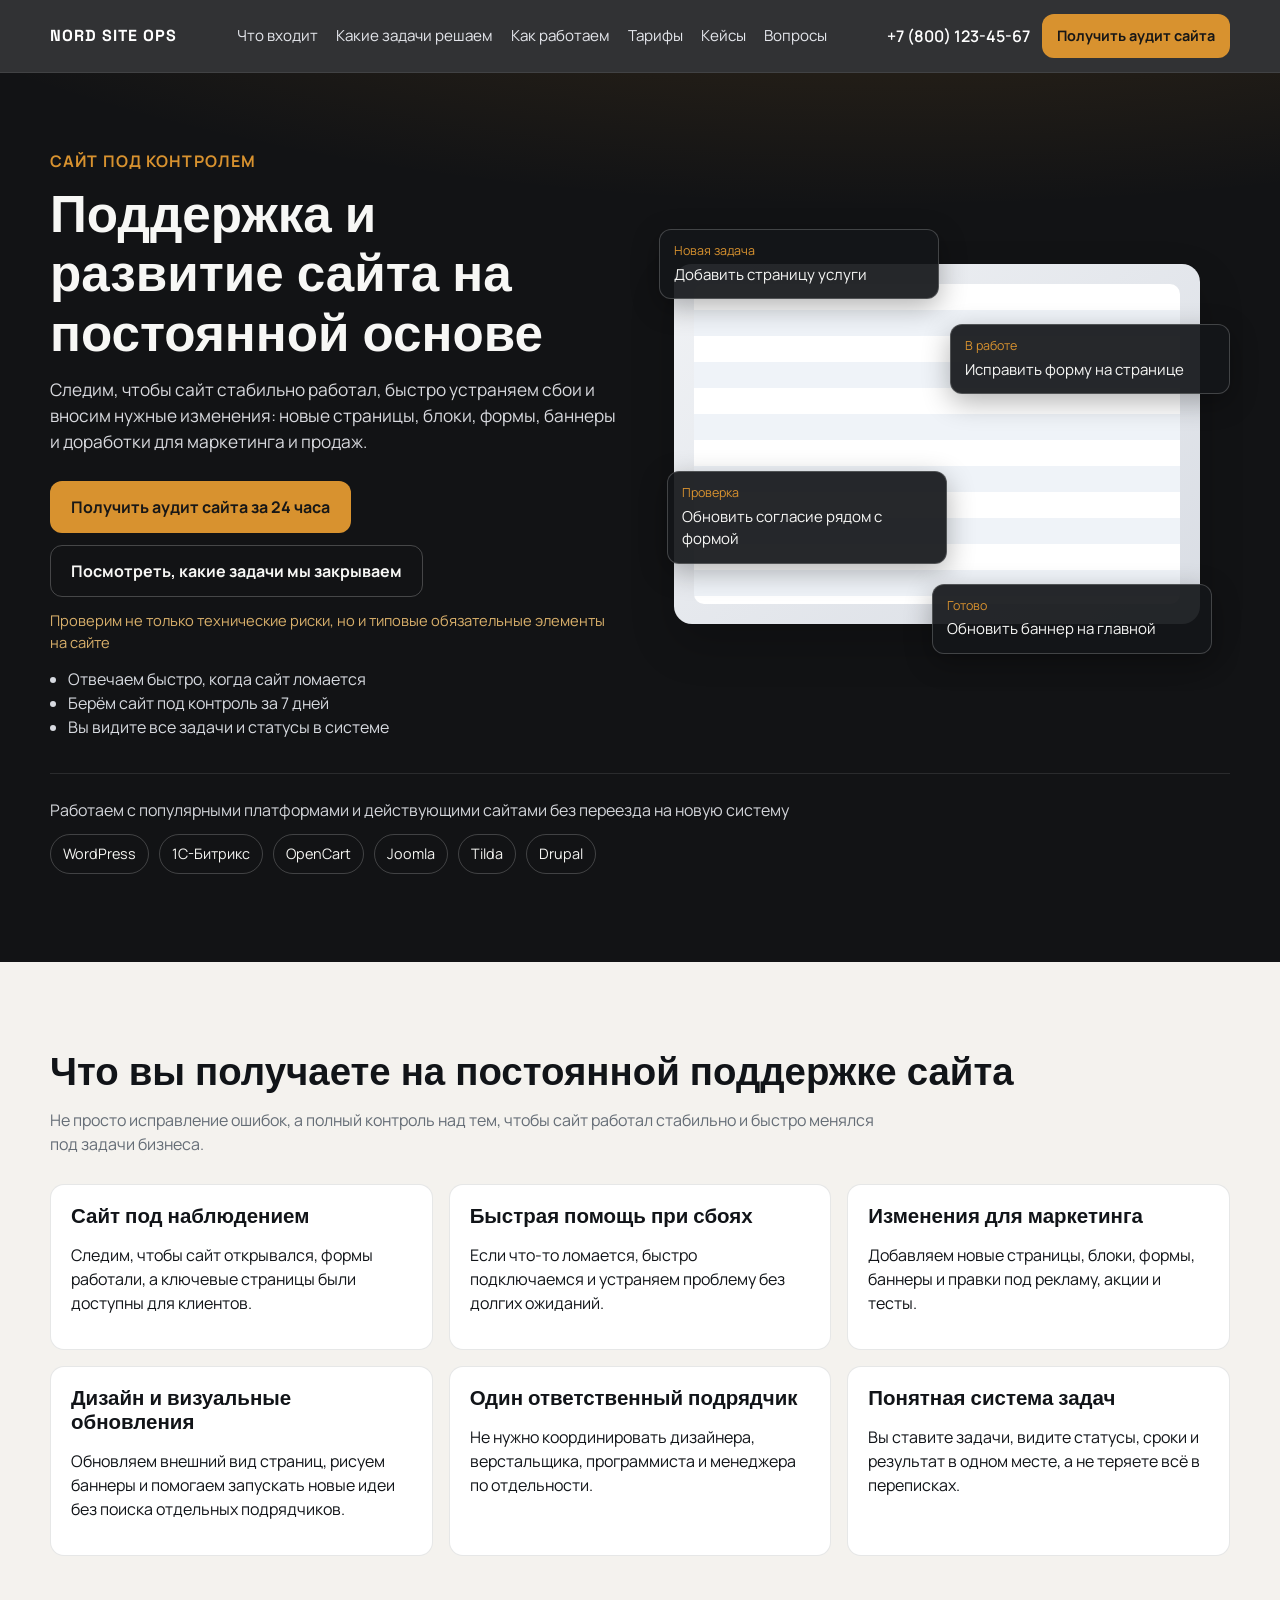
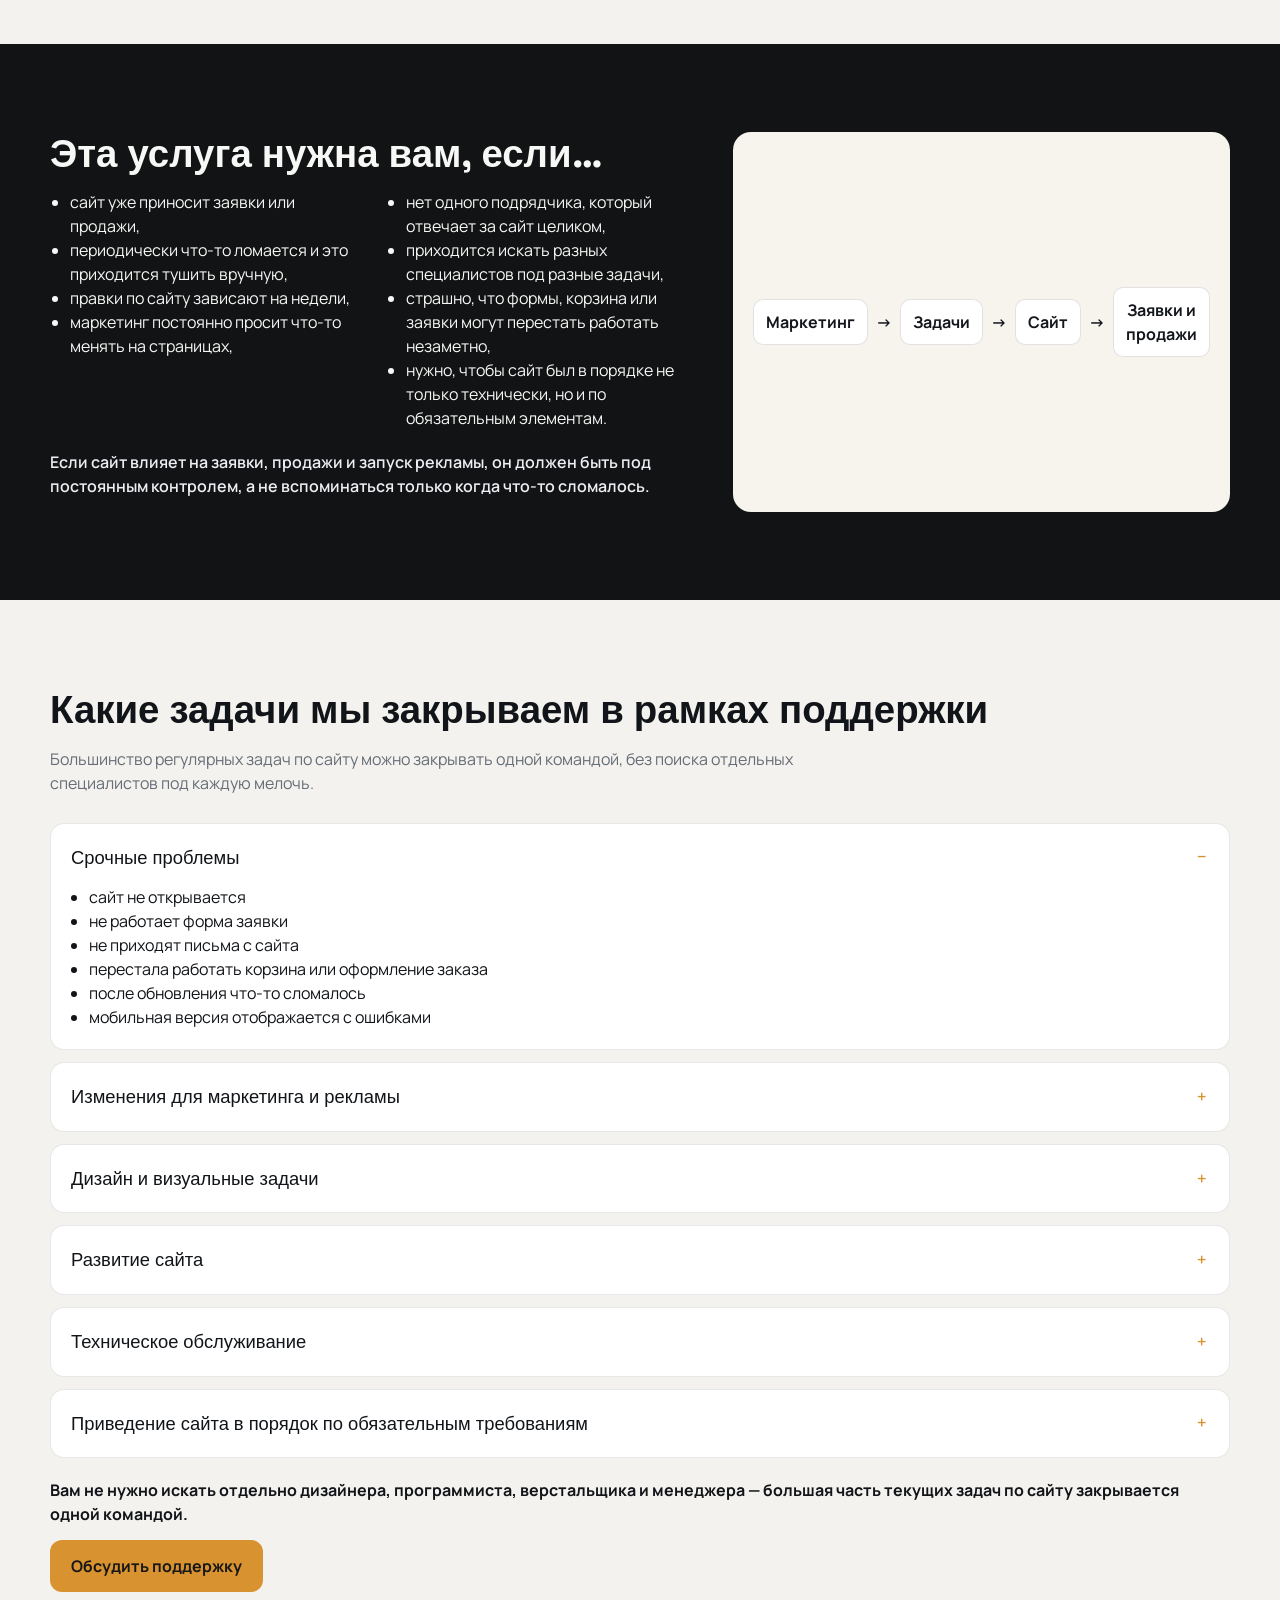
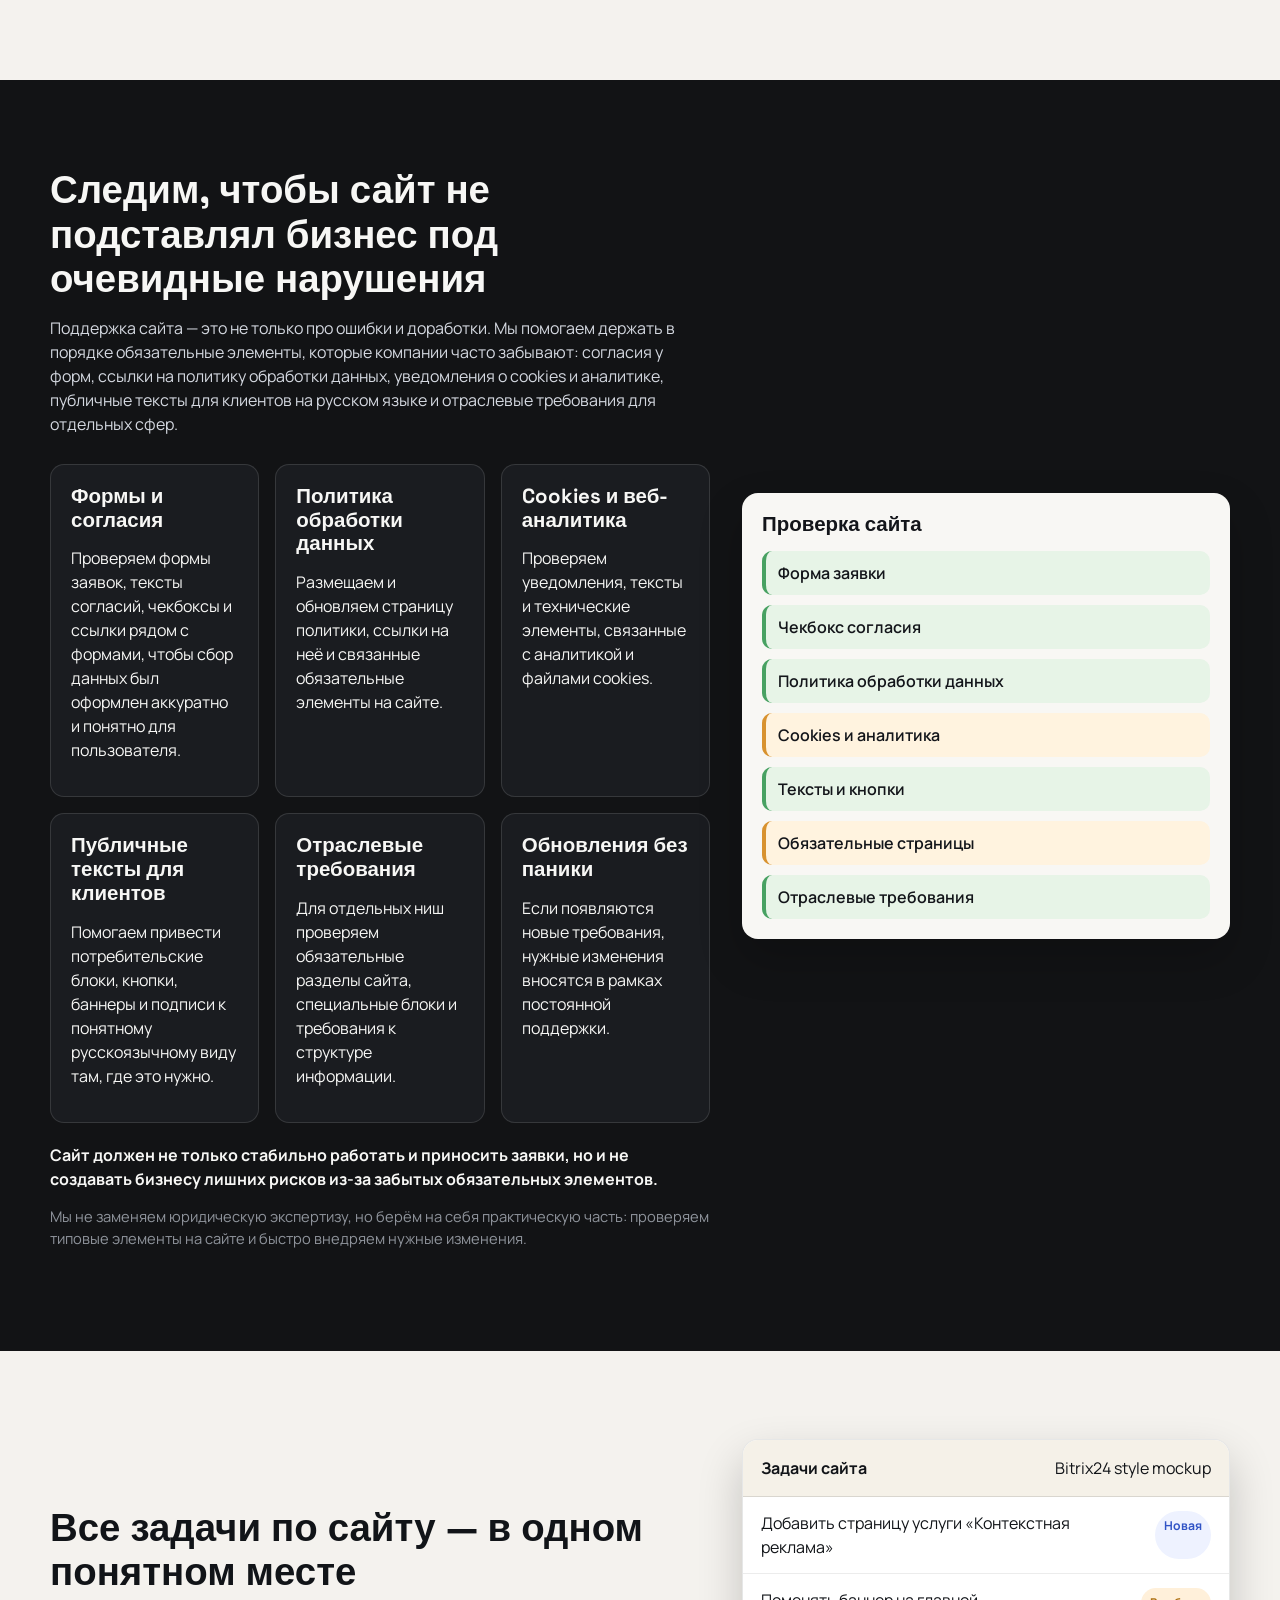
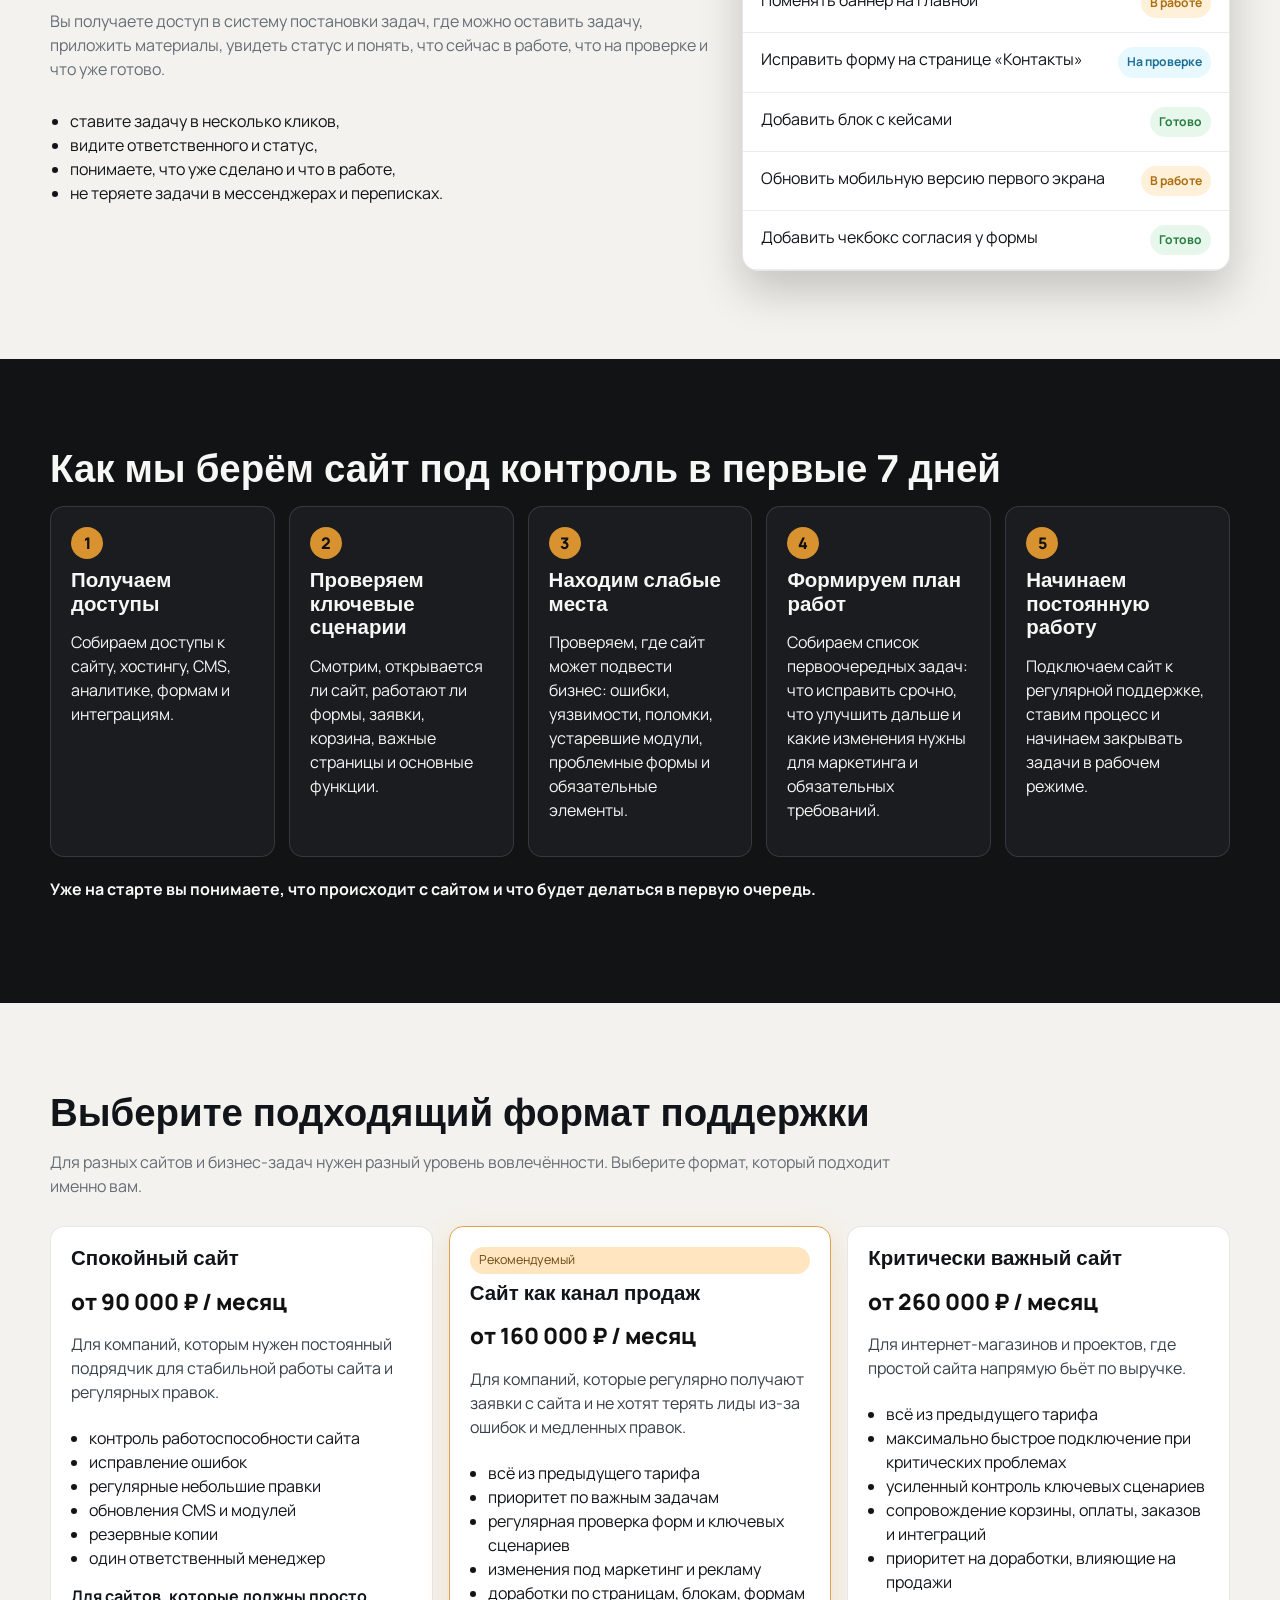
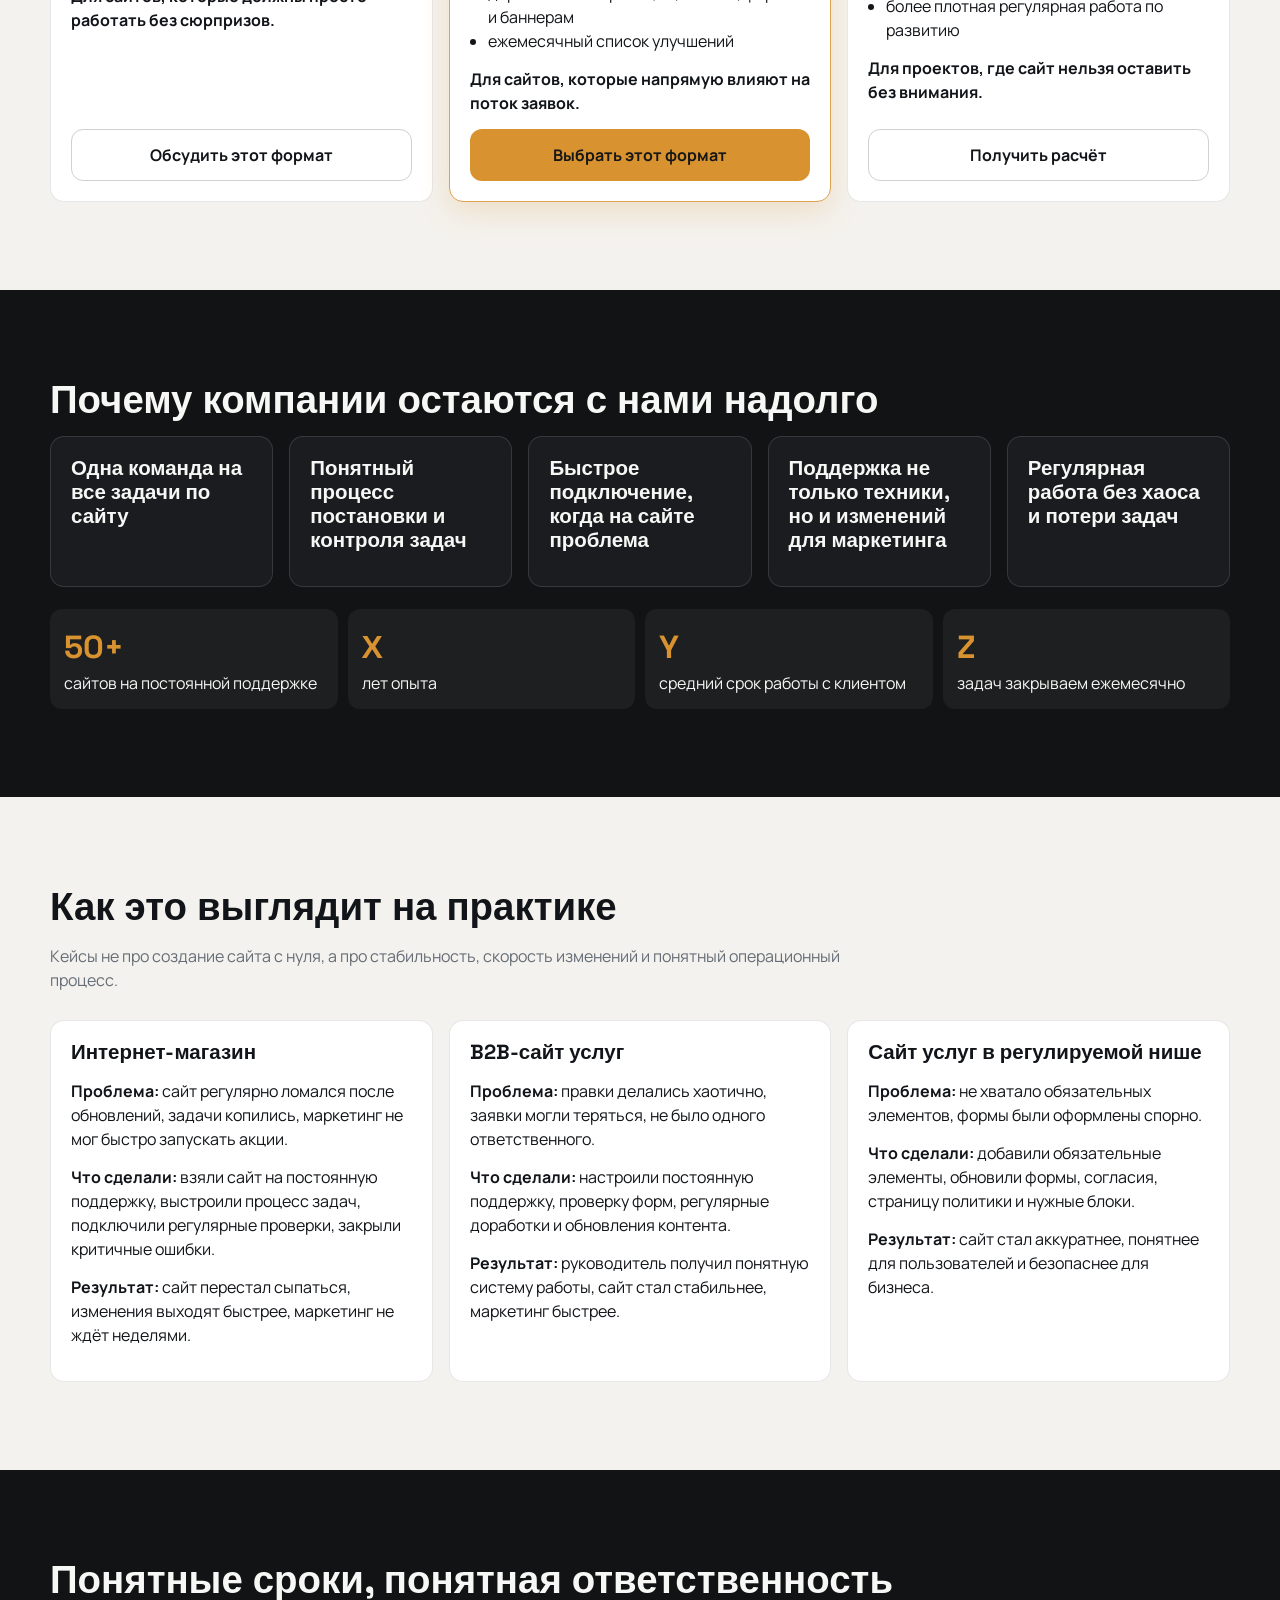
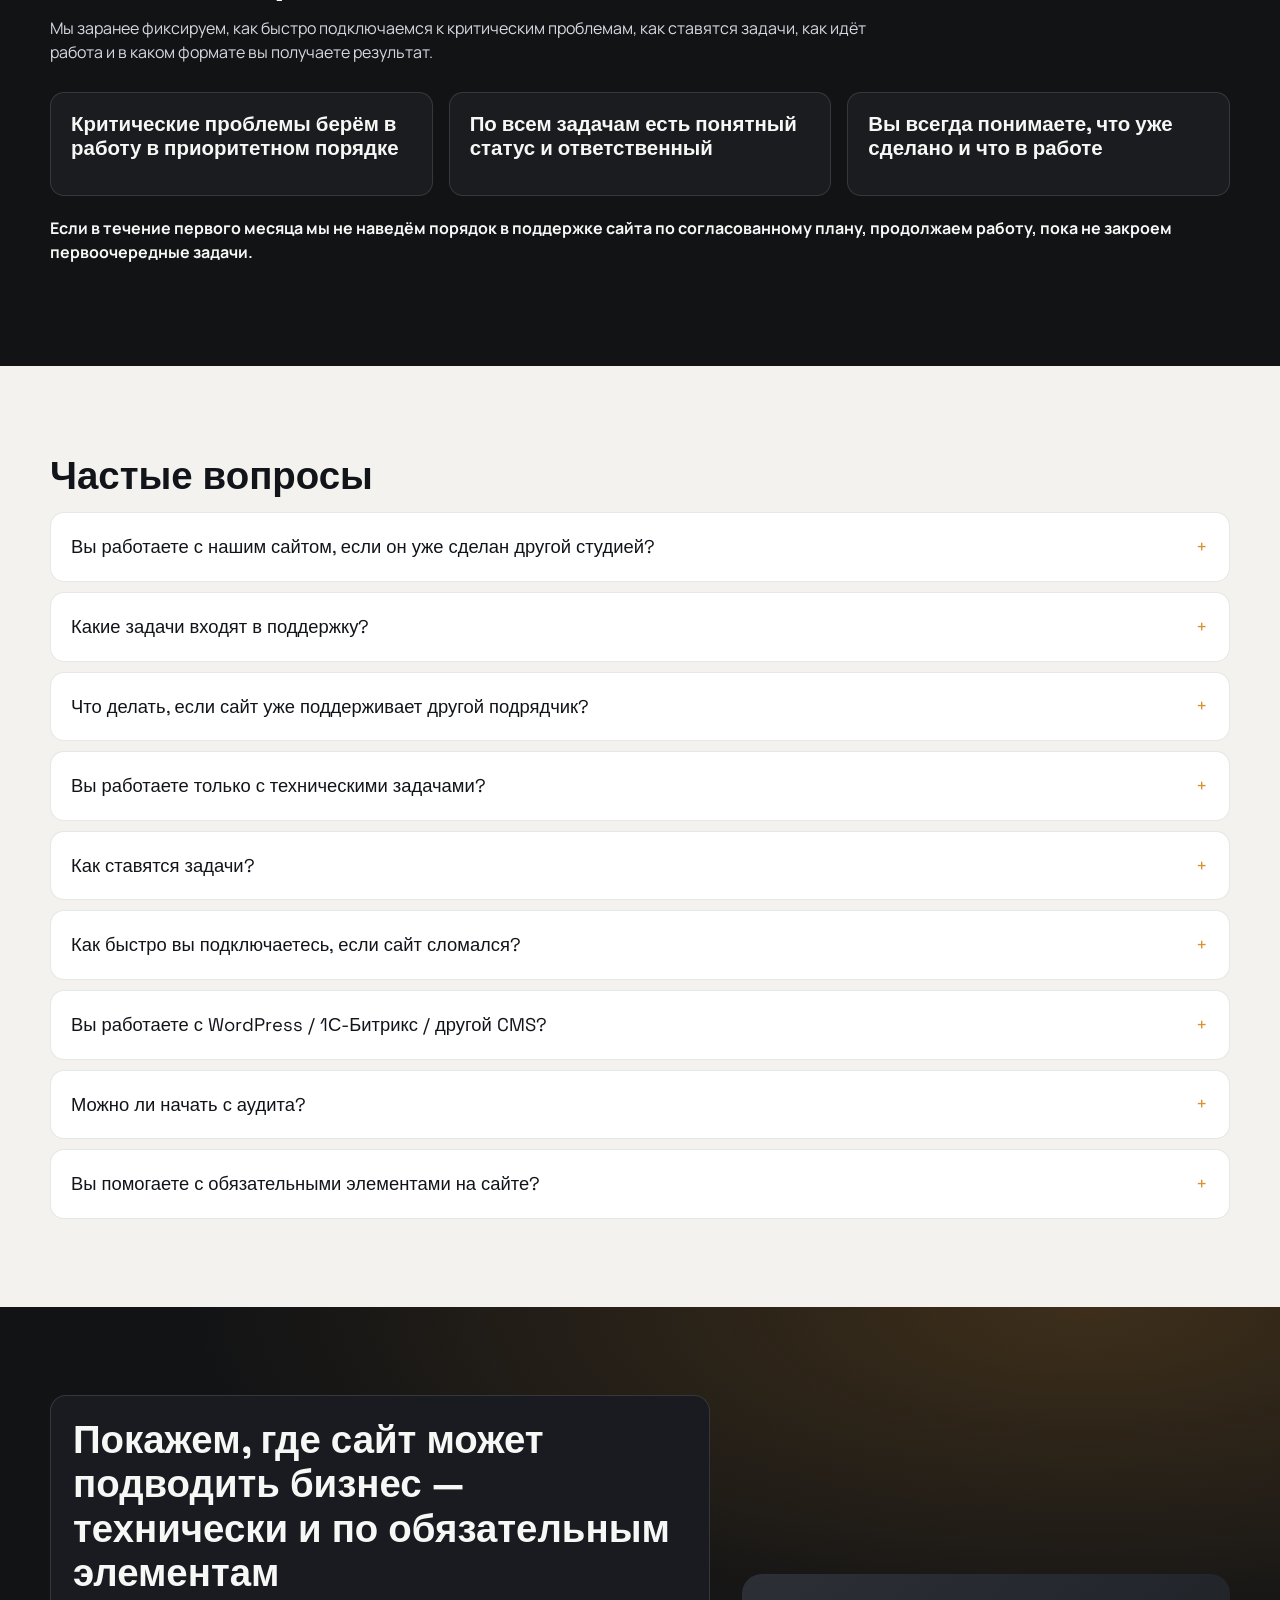
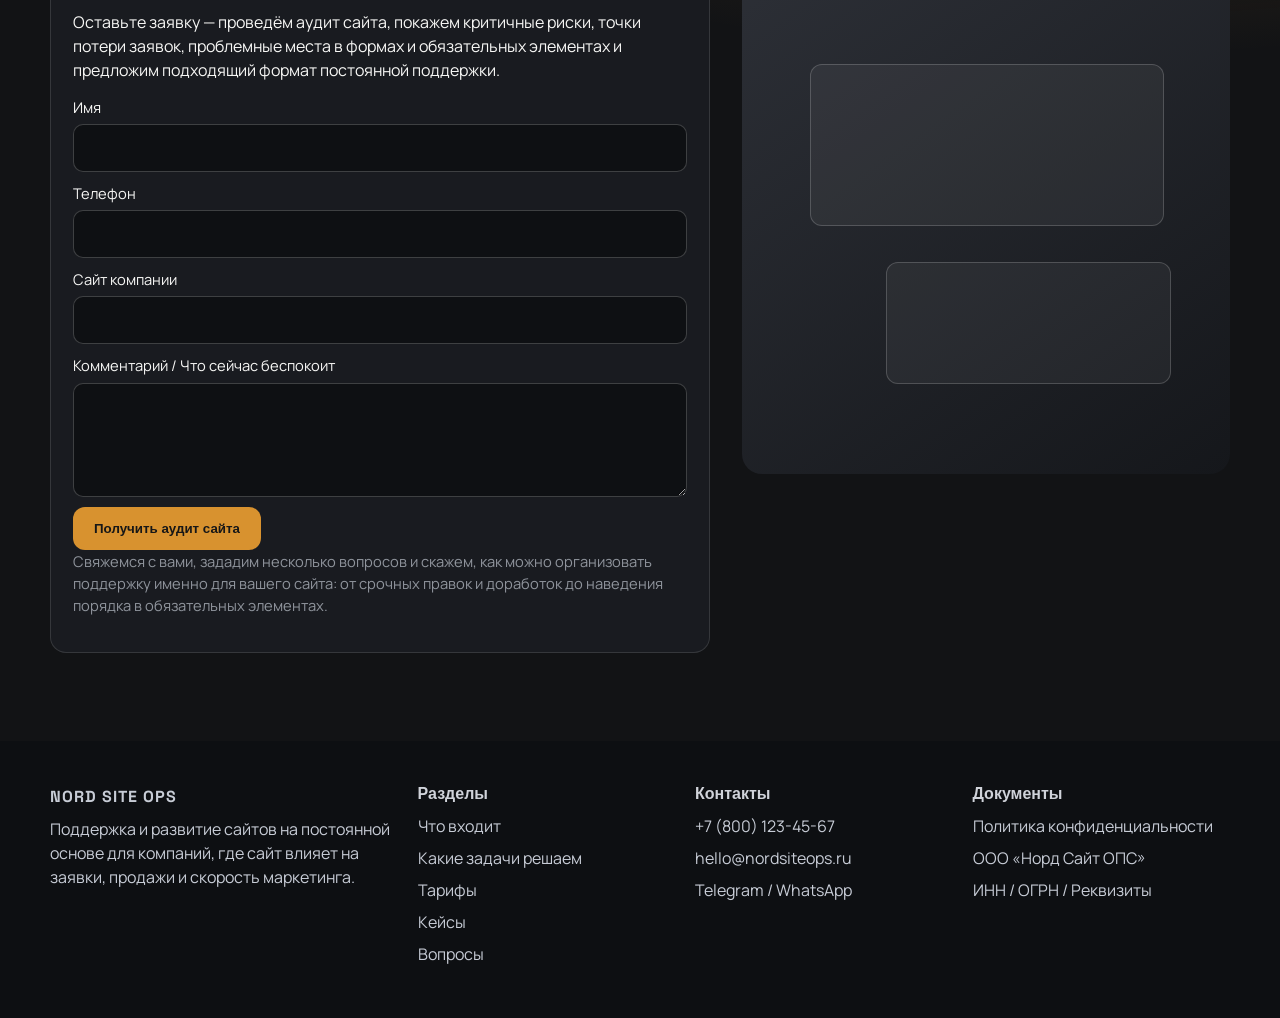
==== index.html @ 5e0d628f "Add B2B landing page prototype" ====
﻿<!doctype html>
<html lang="ru">
<head>
  <meta charset="UTF-8" />
  <meta name="viewport" content="width=device-width, initial-scale=1.0" />
  <title>Поддержка и развитие сайтов на постоянной основе</title>
  <meta name="description" content="Поддержка и развитие сайтов на постоянной основе: стабильная работа, быстрые изменения и прозрачный процесс задач." />
  <link rel="preconnect" href="https://fonts.googleapis.com" />
  <link rel="preconnect" href="https://fonts.gstatic.com" crossorigin />
  <link href="https://fonts.googleapis.com/css2?family=Manrope:wght@400;500;600;700;800&family=Space+Grotesk:wght@500;700&display=swap" rel="stylesheet" />
  <link rel="stylesheet" href="styles.css" />
</head>
<body>
  <header class="header" id="top">
    <div class="container header-inner">
      <a class="logo" href="#top" aria-label="На главную">NORD SITE OPS</a>
      <nav class="nav" id="mainNav" aria-label="Основное меню">
        <a href="#value">Что входит</a>
        <a href="#tasks">Какие задачи решаем</a>
        <a href="#process">Как работаем</a>
        <a href="#plans">Тарифы</a>
        <a href="#cases">Кейсы</a>
        <a href="#faq">Вопросы</a>
      </nav>
      <div class="header-cta">
        <a class="phone" href="tel:+78001234567">+7 (800) 123-45-67</a>
        <a class="btn btn-sm btn-primary" href="#lead-form">Получить аудит сайта</a>
        <button class="burger" id="burger" aria-label="Открыть меню" aria-expanded="false">
          <span></span><span></span><span></span>
        </button>
      </div>
    </div>
  </header>

  <main>
    <section class="hero section-dark" id="hero">
      <div class="container hero-grid">
        <div>
          <p class="eyebrow">Сайт под контролем</p>
          <h1>Поддержка и развитие сайта на постоянной основе</h1>
          <p class="lead">Следим, чтобы сайт стабильно работал, быстро устраняем сбои и вносим нужные изменения: новые страницы, блоки, формы, баннеры и доработки для маркетинга и продаж.</p>
          <div class="hero-actions">
            <a class="btn btn-primary" href="#lead-form">Получить аудит сайта за 24 часа</a>
            <a class="btn btn-ghost" href="#tasks">Посмотреть, какие задачи мы закрываем</a>
          </div>
          <p class="micro-note">Проверим не только технические риски, но и типовые обязательные элементы на сайте</p>
          <ul class="micro-trust">
            <li>Отвечаем быстро, когда сайт ломается</li>
            <li>Берём сайт под контроль за 7 дней</li>
            <li>Вы видите все задачи и статусы в системе</li>
          </ul>
        </div>
        <div class="hero-visual" aria-hidden="true">
          <div class="screen"></div>
          <article class="task-card c1"><span>Новая задача</span>Добавить страницу услуги</article>
          <article class="task-card c2"><span>В работе</span>Исправить форму на странице</article>
          <article class="task-card c3"><span>Проверка</span>Обновить согласие рядом с формой</article>
          <article class="task-card c4"><span>Готово</span>Обновить баннер на главной</article>
        </div>
      </div>
      <div class="trust-platforms container">
        <p>Работаем с популярными платформами и действующими сайтами без переезда на новую систему</p>
        <div class="platform-list">
          <span>WordPress</span><span>1С-Битрикс</span><span>OpenCart</span><span>Joomla</span><span>Tilda</span><span>Drupal</span>
        </div>
      </div>
    </section>

    <section class="section-light" id="value">
      <div class="container">
        <h2>Что вы получаете на постоянной поддержке сайта</h2>
        <p class="section-subtitle">Не просто исправление ошибок, а полный контроль над тем, чтобы сайт работал стабильно и быстро менялся под задачи бизнеса.</p>
        <div class="cards-grid six">
          <article class="card"><h3>Сайт под наблюдением</h3><p>Следим, чтобы сайт открывался, формы работали, а ключевые страницы были доступны для клиентов.</p></article>
          <article class="card"><h3>Быстрая помощь при сбоях</h3><p>Если что-то ломается, быстро подключаемся и устраняем проблему без долгих ожиданий.</p></article>
          <article class="card"><h3>Изменения для маркетинга</h3><p>Добавляем новые страницы, блоки, формы, баннеры и правки под рекламу, акции и тесты.</p></article>
          <article class="card"><h3>Дизайн и визуальные обновления</h3><p>Обновляем внешний вид страниц, рисуем баннеры и помогаем запускать новые идеи без поиска отдельных подрядчиков.</p></article>
          <article class="card"><h3>Один ответственный подрядчик</h3><p>Не нужно координировать дизайнера, верстальщика, программиста и менеджера по отдельности.</p></article>
          <article class="card"><h3>Понятная система задач</h3><p>Вы ставите задачи, видите статусы, сроки и результат в одном месте, а не теряете всё в переписках.</p></article>
        </div>
      </div>
    </section>

    <section class="section-dark" id="fit">
      <div class="container split">
        <div>
          <h2>Эта услуга нужна вам, если…</h2>
          <div class="two-col-list">
            <ul>
              <li>сайт уже приносит заявки или продажи,</li>
              <li>периодически что-то ломается и это приходится тушить вручную,</li>
              <li>правки по сайту зависают на недели,</li>
              <li>маркетинг постоянно просит что-то менять на страницах,</li>
            </ul>
            <ul>
              <li>нет одного подрядчика, который отвечает за сайт целиком,</li>
              <li>приходится искать разных специалистов под разные задачи,</li>
              <li>страшно, что формы, корзина или заявки могут перестать работать незаметно,</li>
              <li>нужно, чтобы сайт был в порядке не только технически, но и по обязательным элементам.</li>
            </ul>
          </div>
          <p class="section-note">Если сайт влияет на заявки, продажи и запуск рекламы, он должен быть под постоянным контролем, а не вспоминаться только когда что-то сломалось.</p>
        </div>
        <div class="diagram">
          <div>Маркетинг</div><span>→</span><div>Задачи</div><span>→</span><div>Сайт</div><span>→</span><div>Заявки и продажи</div>
        </div>
      </div>
    </section>

    <section class="section-light" id="tasks">
      <div class="container">
        <h2>Какие задачи мы закрываем в рамках поддержки</h2>
        <p class="section-subtitle">Большинство регулярных задач по сайту можно закрывать одной командой, без поиска отдельных специалистов под каждую мелочь.</p>
        <div class="accordion-groups">
          <details open><summary>Срочные проблемы</summary><ul><li>сайт не открывается</li><li>не работает форма заявки</li><li>не приходят письма с сайта</li><li>перестала работать корзина или оформление заказа</li><li>после обновления что-то сломалось</li><li>мобильная версия отображается с ошибками</li></ul></details>
          <details><summary>Изменения для маркетинга и рекламы</summary><ul><li>добавить новую страницу услуги</li><li>собрать лендинг под рекламную кампанию</li><li>изменить первый экран под новый оффер</li><li>добавить новую форму на страницу</li><li>обновить тексты, кнопки и блоки</li><li>запустить страницу под акцию или спецпредложение</li></ul></details>
          <details><summary>Дизайн и визуальные задачи</summary><ul><li>нарисовать баннер на главную</li><li>обновить визуал блока</li><li>оформить новый раздел сайта</li><li>подготовить изображения для новой страницы</li><li>улучшить внешний вид мобильной версии</li></ul></details>
          <details><summary>Развитие сайта</summary><ul><li>добавить новый раздел</li><li>создать страницу новой услуги</li><li>обновить карточки товаров или услуг</li><li>изменить структуру меню</li><li>доработать фильтры, блоки и внутренние страницы</li><li>внедрить новые элементы интерфейса</li></ul></details>
          <details><summary>Техническое обслуживание</summary><ul><li>обновления CMS и модулей</li><li>резервные копии</li><li>контроль доступности сайта</li><li>проверка форм и ключевых сценариев</li><li>исправление ошибок</li><li>базовый контроль безопасности</li></ul></details>
          <details><summary>Приведение сайта в порядок по обязательным требованиям</summary><ul><li>добавить чекбокс согласия у формы заявки</li><li>поставить ссылку на политику обработки данных</li><li>обновить тексты рядом с формами</li><li>добавить или обновить страницу политики</li><li>настроить уведомление о cookies и аналитике</li><li>убрать спорные англоязычные слова из публичных потребительских блоков</li><li>проверить обязательные страницы и реквизиты</li><li>адаптировать сайт под отраслевые требования</li></ul></details>
        </div>
        <p class="strong-line">Вам не нужно искать отдельно дизайнера, программиста, верстальщика и менеджера — большая часть текущих задач по сайту закрывается одной командой.</p>
        <div class="cta-mid">
          <a class="btn btn-primary" href="#lead-form">Обсудить поддержку</a>
        </div>
      </div>
    </section>

    <section class="section-dark" id="compliance">
      <div class="container split align-center">
        <div>
          <h2>Следим, чтобы сайт не подставлял бизнес под очевидные нарушения</h2>
          <p class="section-subtitle">Поддержка сайта — это не только про ошибки и доработки. Мы помогаем держать в порядке обязательные элементы, которые компании часто забывают: согласия у форм, ссылки на политику обработки данных, уведомления о cookies и аналитике, публичные тексты для клиентов на русском языке и отраслевые требования для отдельных сфер.</p>
          <div class="cards-grid three">
            <article class="card"><h3>Формы и согласия</h3><p>Проверяем формы заявок, тексты согласий, чекбоксы и ссылки рядом с формами, чтобы сбор данных был оформлен аккуратно и понятно для пользователя.</p></article>
            <article class="card"><h3>Политика обработки данных</h3><p>Размещаем и обновляем страницу политики, ссылки на неё и связанные обязательные элементы на сайте.</p></article>
            <article class="card"><h3>Cookies и веб-аналитика</h3><p>Проверяем уведомления, тексты и технические элементы, связанные с аналитикой и файлами cookies.</p></article>
            <article class="card"><h3>Публичные тексты для клиентов</h3><p>Помогаем привести потребительские блоки, кнопки, баннеры и подписи к понятному русскоязычному виду там, где это нужно.</p></article>
            <article class="card"><h3>Отраслевые требования</h3><p>Для отдельных ниш проверяем обязательные разделы сайта, специальные блоки и требования к структуре информации.</p></article>
            <article class="card"><h3>Обновления без паники</h3><p>Если появляются новые требования, нужные изменения вносятся в рамках постоянной поддержки.</p></article>
          </div>
          <p class="strong-line">Сайт должен не только стабильно работать и приносить заявки, но и не создавать бизнесу лишних рисков из-за забытых обязательных элементов.</p>
          <p class="small-muted">Мы не заменяем юридическую экспертизу, но берём на себя практическую часть: проверяем типовые элементы на сайте и быстро внедряем нужные изменения.</p>
        </div>
        <aside class="checklist">
          <h3>Проверка сайта</h3>
          <ul>
            <li class="ok">Форма заявки</li>
            <li class="ok">Чекбокс согласия</li>
            <li class="ok">Политика обработки данных</li>
            <li class="warn">Cookies и аналитика</li>
            <li class="ok">Тексты и кнопки</li>
            <li class="warn">Обязательные страницы</li>
            <li class="ok">Отраслевые требования</li>
          </ul>
        </aside>
      </div>
    </section>

    <section class="section-light" id="process">
      <div class="container split align-center">
        <div>
          <h2>Все задачи по сайту — в одном понятном месте</h2>
          <p class="section-subtitle">Вы получаете доступ в систему постановки задач, где можно оставить задачу, приложить материалы, увидеть статус и понять, что сейчас в работе, что на проверке и что уже готово.</p>
          <ul class="point-list">
            <li>ставите задачу в несколько кликов,</li>
            <li>видите ответственного и статус,</li>
            <li>понимаете, что уже сделано и что в работе,</li>
            <li>не теряете задачи в мессенджерах и переписках.</li>
          </ul>
        </div>
        <div class="task-board" aria-label="Интерфейс задач">
          <div class="tb-head"><strong>Задачи сайта</strong><span>Bitrix24 style mockup</span></div>
          <div class="tb-row"><span>Добавить страницу услуги «Контекстная реклама»</span><b class="st new">Новая</b></div>
          <div class="tb-row"><span>Поменять баннер на главной</span><b class="st work">В работе</b></div>
          <div class="tb-row"><span>Исправить форму на странице «Контакты»</span><b class="st check">На проверке</b></div>
          <div class="tb-row"><span>Добавить блок с кейсами</span><b class="st done">Готово</b></div>
          <div class="tb-row"><span>Обновить мобильную версию первого экрана</span><b class="st work">В работе</b></div>
          <div class="tb-row"><span>Добавить чекбокс согласия у формы</span><b class="st done">Готово</b></div>
        </div>
      </div>
    </section>

    <section class="section-dark" id="onboarding">
      <div class="container">
        <h2>Как мы берём сайт под контроль в первые 7 дней</h2>
        <div class="steps">
          <article class="step"><span>1</span><h3>Получаем доступы</h3><p>Собираем доступы к сайту, хостингу, CMS, аналитике, формам и интеграциям.</p></article>
          <article class="step"><span>2</span><h3>Проверяем ключевые сценарии</h3><p>Смотрим, открывается ли сайт, работают ли формы, заявки, корзина, важные страницы и основные функции.</p></article>
          <article class="step"><span>3</span><h3>Находим слабые места</h3><p>Проверяем, где сайт может подвести бизнес: ошибки, уязвимости, поломки, устаревшие модули, проблемные формы и обязательные элементы.</p></article>
          <article class="step"><span>4</span><h3>Формируем план работ</h3><p>Собираем список первоочередных задач: что исправить срочно, что улучшить дальше и какие изменения нужны для маркетинга и обязательных требований.</p></article>
          <article class="step"><span>5</span><h3>Начинаем постоянную работу</h3><p>Подключаем сайт к регулярной поддержке, ставим процесс и начинаем закрывать задачи в рабочем режиме.</p></article>
        </div>
        <p class="strong-line">Уже на старте вы понимаете, что происходит с сайтом и что будет делаться в первую очередь.</p>
      </div>
    </section>

    <section class="section-light" id="plans">
      <div class="container">
        <h2>Выберите подходящий формат поддержки</h2>
        <p class="section-subtitle">Для разных сайтов и бизнес-задач нужен разный уровень вовлечённости. Выберите формат, который подходит именно вам.</p>
        <div class="cards-grid three pricing">
          <article class="price-card">
            <h3>Спокойный сайт</h3>
            <p class="price">от 90 000 ₽ / месяц</p>
            <p class="who">Для компаний, которым нужен постоянный подрядчик для стабильной работы сайта и регулярных правок.</p>
            <ul><li>контроль работоспособности сайта</li><li>исправление ошибок</li><li>регулярные небольшие правки</li><li>обновления CMS и модулей</li><li>резервные копии</li><li>один ответственный менеджер</li></ul>
            <p class="accent-line">Для сайтов, которые должны просто работать без сюрпризов.</p>
            <a class="btn btn-ghost" href="#lead-form">Обсудить этот формат</a>
          </article>
          <article class="price-card featured">
            <p class="badge">Рекомендуемый</p>
            <h3>Сайт как канал продаж</h3>
            <p class="price">от 160 000 ₽ / месяц</p>
            <p class="who">Для компаний, которые регулярно получают заявки с сайта и не хотят терять лиды из-за ошибок и медленных правок.</p>
            <ul><li>всё из предыдущего тарифа</li><li>приоритет по важным задачам</li><li>регулярная проверка форм и ключевых сценариев</li><li>изменения под маркетинг и рекламу</li><li>доработки по страницам, блокам, формам и баннерам</li><li>ежемесячный список улучшений</li></ul>
            <p class="accent-line">Для сайтов, которые напрямую влияют на поток заявок.</p>
            <a class="btn btn-primary" href="#lead-form">Выбрать этот формат</a>
          </article>
          <article class="price-card">
            <h3>Критически важный сайт</h3>
            <p class="price">от 260 000 ₽ / месяц</p>
            <p class="who">Для интернет-магазинов и проектов, где простой сайта напрямую бьёт по выручке.</p>
            <ul><li>всё из предыдущего тарифа</li><li>максимально быстрое подключение при критических проблемах</li><li>усиленный контроль ключевых сценариев</li><li>сопровождение корзины, оплаты, заказов и интеграций</li><li>приоритет на доработки, влияющие на продажи</li><li>более плотная регулярная работа по развитию</li></ul>
            <p class="accent-line">Для проектов, где сайт нельзя оставить без внимания.</p>
            <a class="btn btn-ghost" href="#lead-form">Получить расчёт</a>
          </article>
        </div>
      </div>
    </section>

    <section class="section-dark" id="benefits">
      <div class="container">
        <h2>Почему компании остаются с нами надолго</h2>
        <div class="cards-grid five">
          <article class="card"><h3>Одна команда на все задачи по сайту</h3></article>
          <article class="card"><h3>Понятный процесс постановки и контроля задач</h3></article>
          <article class="card"><h3>Быстрое подключение, когда на сайте проблема</h3></article>
          <article class="card"><h3>Поддержка не только техники, но и изменений для маркетинга</h3></article>
          <article class="card"><h3>Регулярная работа без хаоса и потери задач</h3></article>
        </div>
        <div class="metrics">
          <div><strong>50+</strong><span>сайтов на постоянной поддержке</span></div>
          <div><strong>Х</strong><span>лет опыта</span></div>
          <div><strong>Y</strong><span>средний срок работы с клиентом</span></div>
          <div><strong>Z</strong><span>задач закрываем ежемесячно</span></div>
        </div>
      </div>
    </section>

    <section class="section-light" id="cases">
      <div class="container">
        <h2>Как это выглядит на практике</h2>
        <p class="section-subtitle">Кейсы не про создание сайта с нуля, а про стабильность, скорость изменений и понятный операционный процесс.</p>
        <div class="cards-grid three">
          <article class="case-card">
            <h3>Интернет-магазин</h3>
            <p><b>Проблема:</b> сайт регулярно ломался после обновлений, задачи копились, маркетинг не мог быстро запускать акции.</p>
            <p><b>Что сделали:</b> взяли сайт на постоянную поддержку, выстроили процесс задач, подключили регулярные проверки, закрыли критичные ошибки.</p>
            <p><b>Результат:</b> сайт перестал сыпаться, изменения выходят быстрее, маркетинг не ждёт неделями.</p>
          </article>
          <article class="case-card">
            <h3>B2B-сайт услуг</h3>
            <p><b>Проблема:</b> правки делались хаотично, заявки могли теряться, не было одного ответственного.</p>
            <p><b>Что сделали:</b> настроили постоянную поддержку, проверку форм, регулярные доработки и обновления контента.</p>
            <p><b>Результат:</b> руководитель получил понятную систему работы, сайт стал стабильнее, маркетинг быстрее.</p>
          </article>
          <article class="case-card">
            <h3>Сайт услуг в регулируемой нише</h3>
            <p><b>Проблема:</b> не хватало обязательных элементов, формы были оформлены спорно.</p>
            <p><b>Что сделали:</b> добавили обязательные элементы, обновили формы, согласия, страницу политики и нужные блоки.</p>
            <p><b>Результат:</b> сайт стал аккуратнее, понятнее для пользователей и безопаснее для бизнеса.</p>
          </article>
        </div>
      </div>
    </section>

    <section class="section-dark" id="rules">
      <div class="container">
        <h2>Понятные сроки, понятная ответственность</h2>
        <p class="section-subtitle">Мы заранее фиксируем, как быстро подключаемся к критическим проблемам, как ставятся задачи, как идёт работа и в каком формате вы получаете результат.</p>
        <div class="cards-grid three">
          <article class="card"><h3>Критические проблемы берём в работу в приоритетном порядке</h3></article>
          <article class="card"><h3>По всем задачам есть понятный статус и ответственный</h3></article>
          <article class="card"><h3>Вы всегда понимаете, что уже сделано и что в работе</h3></article>
        </div>
        <p class="strong-line">Если в течение первого месяца мы не наведём порядок в поддержке сайта по согласованному плану, продолжаем работу, пока не закроем первоочередные задачи.</p>
      </div>
    </section>

    <section class="section-light" id="faq">
      <div class="container">
        <h2>Частые вопросы</h2>
        <div class="faq-list">
          <details><summary>Вы работаете с нашим сайтом, если он уже сделан другой студией?</summary><p>Да, в большинстве случаев мы подключаемся к уже работающим сайтам и берём их на постоянную поддержку без необходимости делать всё заново.</p></details>
          <details><summary>Какие задачи входят в поддержку?</summary><p>Исправление ошибок, техническое обслуживание, новые страницы, блоки, формы, баннеры, изменения под рекламу, обновления дизайна и другие регулярные задачи по сайту.</p></details>
          <details><summary>Что делать, если сайт уже поддерживает другой подрядчик?</summary><p>Мы можем провести аудит, оценить текущее состояние сайта и аккуратно принять его на сопровождение.</p></details>
          <details><summary>Вы работаете только с техническими задачами?</summary><p>Нет, мы также закрываем визуальные задачи, изменения под маркетинг, новые страницы и обновления дизайна.</p></details>
          <details><summary>Как ставятся задачи?</summary><p>Через систему постановки задач, где вы видите статусы, ответственных и ход работы.</p></details>
          <details><summary>Как быстро вы подключаетесь, если сайт сломался?</summary><p>Критические проблемы обрабатываются в приоритетном порядке. Конкретные сроки фиксируются в договорённостях по выбранному формату работы.</p></details>
          <details><summary>Вы работаете с WordPress / 1С-Битрикс / другой CMS?</summary><p>Да, мы работаем с популярными CMS и действующими сайтами на разных системах.</p></details>
          <details><summary>Можно ли начать с аудита?</summary><p>Да, обычно мы начинаем с короткого аудита сайта, чтобы понять текущее состояние, риски и объём нужной поддержки.</p></details>
          <details><summary>Вы помогаете с обязательными элементами на сайте?</summary><p>Да, мы проверяем типовые элементы: формы, согласия, страницу политики, уведомления, публичные тексты и другие вещи, которые важно вовремя обновлять. При необходимости финальные юридические формулировки согласуются с юристом клиента.</p></details>
        </div>
      </div>
    </section>

    <section class="section-dark final-cta" id="lead-form">
      <div class="container split align-center">
        <form class="lead-form" action="#" method="post">
          <h2>Покажем, где сайт может подводить бизнес — технически и по обязательным элементам</h2>
          <p>Оставьте заявку — проведём аудит сайта, покажем критичные риски, точки потери заявок, проблемные места в формах и обязательных элементах и предложим подходящий формат постоянной поддержки.</p>
          <label>Имя<input type="text" name="name" required /></label>
          <label>Телефон<input type="tel" name="phone" required /></label>
          <label>Сайт компании<input type="url" name="site" /></label>
          <label>Комментарий / Что сейчас беспокоит<textarea name="comment" rows="4"></textarea></label>
          <button class="btn btn-primary" type="submit">Получить аудит сайта</button>
          <p class="small-muted">Свяжемся с вами, зададим несколько вопросов и скажем, как можно организовать поддержку именно для вашего сайта: от срочных правок и доработок до наведения порядка в обязательных элементах.</p>
        </form>
        <div class="final-visual" aria-hidden="true"></div>
      </div>
    </section>
  </main>

  <footer class="footer" id="contacts">
    <div class="container footer-grid">
      <div>
        <a class="logo" href="#top">NORD SITE OPS</a>
        <p>Поддержка и развитие сайтов на постоянной основе для компаний, где сайт влияет на заявки, продажи и скорость маркетинга.</p>
      </div>
      <div>
        <h3>Разделы</h3>
        <a href="#value">Что входит</a>
        <a href="#tasks">Какие задачи решаем</a>
        <a href="#plans">Тарифы</a>
        <a href="#cases">Кейсы</a>
        <a href="#faq">Вопросы</a>
      </div>
      <div>
        <h3>Контакты</h3>
        <a href="tel:+78001234567">+7 (800) 123-45-67</a>
        <a href="mailto:hello@nordsiteops.ru">hello@nordsiteops.ru</a>
        <p>Telegram / WhatsApp</p>
      </div>
      <div>
        <h3>Документы</h3>
        <a href="#">Политика конфиденциальности</a>
        <p>ООО «Норд Сайт ОПС»</p>
        <p>ИНН / ОГРН / Реквизиты</p>
      </div>
    </div>
  </footer>

  <script src="script.js"></script>
</body>
</html>
---- styles.css ----
﻿:root {
  --bg-dark: #121315;
  --bg-dark-soft: #1a1c20;
  --bg-light: #f4f2ee;
  --bg-white: #ffffff;
  --text-dark: #111418;
  --text-light: #f7f7f5;
  --muted: #8f949c;
  --accent: #d8922f;
  --accent-hover: #f0aa47;
  --radius: 14px;
  --shadow: 0 20px 45px rgba(0, 0, 0, 0.2);
}

* {
  box-sizing: border-box;
}

html {
  scroll-behavior: smooth;
}

body {
  margin: 0;
  font-family: "Manrope", sans-serif;
  background: var(--bg-white);
  color: var(--text-dark);
  line-height: 1.5;
}

h1,
h2,
h3 {
  font-family: "Space Grotesk", sans-serif;
  line-height: 1.16;
  margin: 0 0 14px;
}

h1 { font-size: clamp(2rem, 4vw, 3.55rem); }
h2 { font-size: clamp(1.65rem, 3vw, 2.7rem); }
h3 { font-size: clamp(1.05rem, 1.6vw, 1.3rem); }

p { margin: 0 0 14px; }
a { color: inherit; text-decoration: none; }

.container {
  width: min(1180px, calc(100% - 48px));
  margin-inline: auto;
}

.header {
  position: sticky;
  top: 0;
  z-index: 50;
  backdrop-filter: blur(8px);
  background: rgba(16, 17, 19, 0.86);
  border-bottom: 1px solid rgba(255, 255, 255, 0.08);
}

.header-inner {
  min-height: 72px;
  display: flex;
  align-items: center;
  justify-content: space-between;
  gap: 18px;
}

.logo {
  font-family: "Space Grotesk", sans-serif;
  font-weight: 700;
  letter-spacing: 0.06em;
  color: #fff;
}

.nav {
  display: flex;
  gap: 18px;
  color: #e4e6eb;
  font-size: 0.95rem;
}

.nav a:hover,
.footer a:hover { color: var(--accent); }

.header-cta {
  display: flex;
  align-items: center;
  gap: 12px;
}

.phone {
  color: #fff;
  font-weight: 600;
  white-space: nowrap;
}

.btn {
  display: inline-flex;
  align-items: center;
  justify-content: center;
  border-radius: 12px;
  padding: 13px 20px;
  border: 1px solid transparent;
  font-weight: 700;
  transition: .2s ease;
  cursor: pointer;
}

.btn-sm { padding: 10px 14px; font-size: .9rem; }

.btn-primary {
  background: var(--accent);
  color: #171717;
}

.btn-primary:hover { background: var(--accent-hover); transform: translateY(-1px); }

.btn-ghost {
  background: transparent;
  border-color: rgba(255, 255, 255, .22);
  color: var(--text-light);
}

.section-light .btn-ghost,
.pricing .btn-ghost { border-color: rgba(17, 20, 24, .2); color: var(--text-dark); }

.btn-ghost:hover { border-color: var(--accent); color: var(--accent); }

.burger {
  display: none;
  width: 42px;
  height: 42px;
  border-radius: 10px;
  border: 1px solid rgba(255,255,255,.2);
  background: transparent;
  padding: 9px;
}

.burger span {
  display: block;
  height: 2px;
  background: #fff;
  margin: 5px 0;
}

section { padding: 88px 0; }
.section-dark { background: var(--bg-dark); color: var(--text-light); }
.section-light { background: var(--bg-light); color: var(--text-dark); }

.hero { padding-top: 76px; background: radial-gradient(1200px 400px at 70% -30%, rgba(216,146,47,.24), transparent), var(--bg-dark); }
.hero-grid { display: grid; grid-template-columns: 1fr 1fr; gap: 38px; align-items: center; }
.eyebrow { color: var(--accent); font-weight: 700; letter-spacing: .07em; text-transform: uppercase; margin-bottom: 12px; }
.lead { color: #d8d9de; font-size: 1.08rem; max-width: 700px; }
.hero-actions { display: flex; gap: 12px; margin: 26px 0 12px; flex-wrap: wrap; }
.micro-note { font-size: .92rem; color: #d9b06b; }
.micro-trust { margin: 12px 0 0; padding-left: 18px; color: #d7dae0; }

.hero-visual {
  min-height: 430px;
  position: relative;
}

.screen {
  position: absolute;
  inset: 35px 30px 35px 15px;
  border-radius: 18px;
  background: linear-gradient(140deg, #f0f2f5 0%, #d9dde4 100%);
  box-shadow: var(--shadow);
  overflow: hidden;
}

.screen::before {
  content: "";
  position: absolute;
  inset: 20px;
  background: repeating-linear-gradient(180deg, #fff 0 26px, #eff3f8 26px 52px);
  border-radius: 10px;
}

.task-card {
  position: absolute;
  width: min(280px, 80%);
  padding: 12px 14px;
  border-radius: 12px;
  background: rgba(20, 22, 26, .92);
  border: 1px solid rgba(255, 255, 255, .2);
  box-shadow: 0 8px 28px rgba(0,0,0,.3);
  font-size: .94rem;
}

.task-card span {
  display: block;
  color: var(--accent);
  font-size: .78rem;
  margin-bottom: 3px;
}

.c1 { top: 0; left: 0; }
.c2 { top: 95px; right: 0; }
.c3 { bottom: 95px; left: 8px; }
.c4 { bottom: 5px; right: 18px; }

.trust-platforms { margin-top: 34px; border-top: 1px solid rgba(255,255,255,.1); padding-top: 24px; }
.trust-platforms p { color: #d3d5da; margin-bottom: 12px; }
.platform-list { display: flex; gap: 10px; flex-wrap: wrap; }
.platform-list span {
  padding: 8px 12px;
  border-radius: 20px;
  border: 1px solid rgba(255,255,255,.2);
  color: #f5f5f2;
  font-size: .9rem;
}

.section-subtitle { max-width: 840px; color: #656d76; margin-bottom: 28px; }
.section-dark .section-subtitle { color: #d4d8e0; }

.cards-grid {
  display: grid;
  gap: 16px;
}

.cards-grid.six { grid-template-columns: repeat(3, 1fr); }
.cards-grid.five { grid-template-columns: repeat(5, 1fr); }
.cards-grid.three { grid-template-columns: repeat(3, 1fr); }

.card,
.price-card,
.case-card,
.step,
.accordion-groups details,
.faq-list details {
  background: var(--bg-white);
  border-radius: var(--radius);
  border: 1px solid rgba(17,20,24,.1);
  padding: 20px;
}

.section-dark .card,
.section-dark .step,
.section-dark .accordion-groups details,
.section-dark .faq-list details,
.section-dark .case-card,
.section-dark .price-card {
  background: var(--bg-dark-soft);
  border: 1px solid rgba(255,255,255,.12);
}

.split {
  display: grid;
  grid-template-columns: 1.15fr .85fr;
  gap: 32px;
}

.align-center { align-items: center; }

.two-col-list { display: grid; grid-template-columns: 1fr 1fr; gap: 20px; }
.two-col-list ul,
.point-list { padding-left: 20px; margin: 0; }
.section-note { margin-top: 20px; font-weight: 600; color: #eceef2; }

.diagram {
  background: #f7f4ed;
  color: #13161b;
  border-radius: 18px;
  padding: 20px;
  display: grid;
  grid-template-columns: repeat(7, auto);
  align-items: center;
  justify-content: center;
  gap: 8px;
  font-weight: 700;
}

.diagram div {
  background: #fff;
  border: 1px solid rgba(17,20,24,.12);
  border-radius: 10px;
  padding: 10px 12px;
  text-align: center;
}

.accordion-groups { display: grid; gap: 12px; }
summary {
  cursor: pointer;
  font-family: "Space Grotesk", sans-serif;
  font-size: 1.15rem;
  list-style: none;
  position: relative;
  padding-right: 24px;
}

summary::-webkit-details-marker { display: none; }
summary::after {
  content: "+";
  position: absolute;
  right: 2px;
  top: 50%;
  transform: translateY(-50%);
  color: var(--accent);
}

details[open] summary::after { content: "−"; }

details ul { margin: 14px 0 0; padding-left: 18px; }

.strong-line { margin-top: 20px; font-weight: 700; }
.small-muted { color: var(--muted); font-size: .92rem; }

.checklist {
  background: #f8f7f4;
  color: #13151a;
  border-radius: 16px;
  padding: 20px;
  box-shadow: var(--shadow);
}

.checklist ul { list-style: none; padding: 0; margin: 14px 0 0; display: grid; gap: 10px; }
.checklist li {
  padding: 10px 12px;
  border-radius: 10px;
  font-weight: 600;
}
.checklist li.ok { background: #e7f4e7; border-left: 4px solid #48a162; }
.checklist li.warn { background: #fff3df; border-left: 4px solid #d8922f; }

.task-board {
  border-radius: 16px;
  background: #fff;
  color: var(--text-dark);
  border: 1px solid rgba(17,20,24,.1);
  overflow: hidden;
  box-shadow: var(--shadow);
}

.tb-head {
  display: flex;
  justify-content: space-between;
  padding: 16px 18px;
  background: #f5f1e8;
  border-bottom: 1px solid rgba(17,20,24,.12);
}

.tb-row {
  display: grid;
  grid-template-columns: 1fr auto;
  gap: 12px;
  padding: 14px 18px;
  border-bottom: 1px solid rgba(17,20,24,.08);
}

.st {
  font-size: .76rem;
  padding: 6px 9px;
  border-radius: 999px;
}

.new { background: #eef2ff; color: #3154c6; }
.work { background: #fff0da; color: #ad6f10; }
.check { background: #e8f8ff; color: #1c6f96; }
.done { background: #e8f7eb; color: #267d41; }

.steps {
  display: grid;
  grid-template-columns: repeat(5, 1fr);
  gap: 14px;
}

.step span {
  width: 32px;
  height: 32px;
  border-radius: 50%;
  background: var(--accent);
  color: #111;
  display: grid;
  place-items: center;
  font-weight: 800;
  margin-bottom: 10px;
}

.pricing .price-card { display: flex; flex-direction: column; }
.price { font-size: 1.4rem; font-weight: 800; color: #111; }
.section-dark .price,
.section-dark .who { color: #f5f6f8; }
.who { color: #38404a; }
.price-card ul { padding-left: 18px; margin: 8px 0 14px; }
.accent-line { font-weight: 700; margin-bottom: 14px; }
.price-card .btn { margin-top: auto; }
.featured {
  border: 1px solid color-mix(in srgb, var(--accent), #fff 15%);
  box-shadow: 0 10px 30px rgba(216,146,47,.2);
}

.badge {
  display: inline-block;
  font-size: .78rem;
  padding: 4px 9px;
  border-radius: 999px;
  background: #ffe5c0;
  color: #6c4611;
  margin-bottom: 8px;
}

.metrics {
  margin-top: 22px;
  display: grid;
  grid-template-columns: repeat(4, 1fr);
  gap: 10px;
}

.metrics div {
  background: rgba(255,255,255,.05);
  border-radius: 12px;
  padding: 14px;
}

.metrics strong {
  font-family: "Space Grotesk", sans-serif;
  font-size: 2rem;
  display: block;
  color: var(--accent);
}

.faq-list { display: grid; gap: 10px; }
.faq-list p { margin-top: 12px; }

.final-cta { background: radial-gradient(900px 350px at 85% 0%, rgba(216,146,47,.22), transparent), var(--bg-dark); }
.lead-form {
  background: #191b20;
  border-radius: 16px;
  border: 1px solid rgba(255,255,255,.12);
  padding: 22px;
}

.lead-form label {
  display: grid;
  gap: 6px;
  font-size: .92rem;
  margin-bottom: 10px;
}

input,
textarea {
  width: 100%;
  border: 1px solid rgba(255,255,255,.2);
  border-radius: 10px;
  background: #0e1013;
  color: #fff;
  padding: 12px;
  font: inherit;
}

.final-visual {
  min-height: 500px;
  border-radius: 20px;
  background: linear-gradient(145deg, #2c2f36, #15171b), radial-gradient(200px 160px at 70% 25%, rgba(216,146,47,.5), transparent);
  position: relative;
  overflow: hidden;
}

.final-visual::before,
.final-visual::after {
  content: "";
  position: absolute;
  border-radius: 12px;
  border: 1px solid rgba(255,255,255,.18);
  background: rgba(255,255,255,.05);
}

.final-visual::before {
  width: 72%;
  height: 160px;
  left: 14%;
  top: 18%;
}

.final-visual::after {
  width: 58%;
  height: 120px;
  right: 12%;
  bottom: 18%;
}

.footer {
  background: #0d0f12;
  color: #d0d3da;
  padding: 44px 0;
}

.footer-grid {
  display: grid;
  grid-template-columns: 1.35fr 1fr 1fr 1fr;
  gap: 20px;
}

.footer h3 {
  font-size: 1rem;
  margin-bottom: 10px;
}

.footer a,
.footer p { display: block; margin: 0 0 8px; color: #c7ccd6; }

@media (max-width: 1120px) {
  .nav { display: none; }
  .burger { display: block; }
  .header-cta .btn-sm { display: none; }
  .nav.open {
    display: grid;
    position: absolute;
    top: 72px;
    left: 0;
    right: 0;
    background: #101216;
    padding: 16px 24px;
    border-bottom: 1px solid rgba(255,255,255,.1);
  }

  .cards-grid.five { grid-template-columns: repeat(2, 1fr); }
  .steps { grid-template-columns: repeat(2, 1fr); }
  .footer-grid { grid-template-columns: repeat(2, 1fr); }
}

@media (max-width: 920px) {
  section { padding: 64px 0; }
  .hero-grid,
  .split,
  .cards-grid.six,
  .cards-grid.three,
  .metrics,
  .two-col-list { grid-template-columns: 1fr; }

  .diagram { grid-template-columns: 1fr; }
  .diagram span { display: none; }
  .hero-visual { min-height: 360px; }
}

@media (max-width: 640px) {
  .container { width: min(1180px, calc(100% - 30px)); }
  .header-inner { min-height: 64px; }
  .phone { display: none; }
  .header-cta .btn-sm { display: inline-flex; font-size: .82rem; padding: 9px 12px; }
  .task-card { width: 84%; font-size: .85rem; }
  .steps { grid-template-columns: 1fr; }
  .cards-grid.five,
  .footer-grid { grid-template-columns: 1fr; }
}
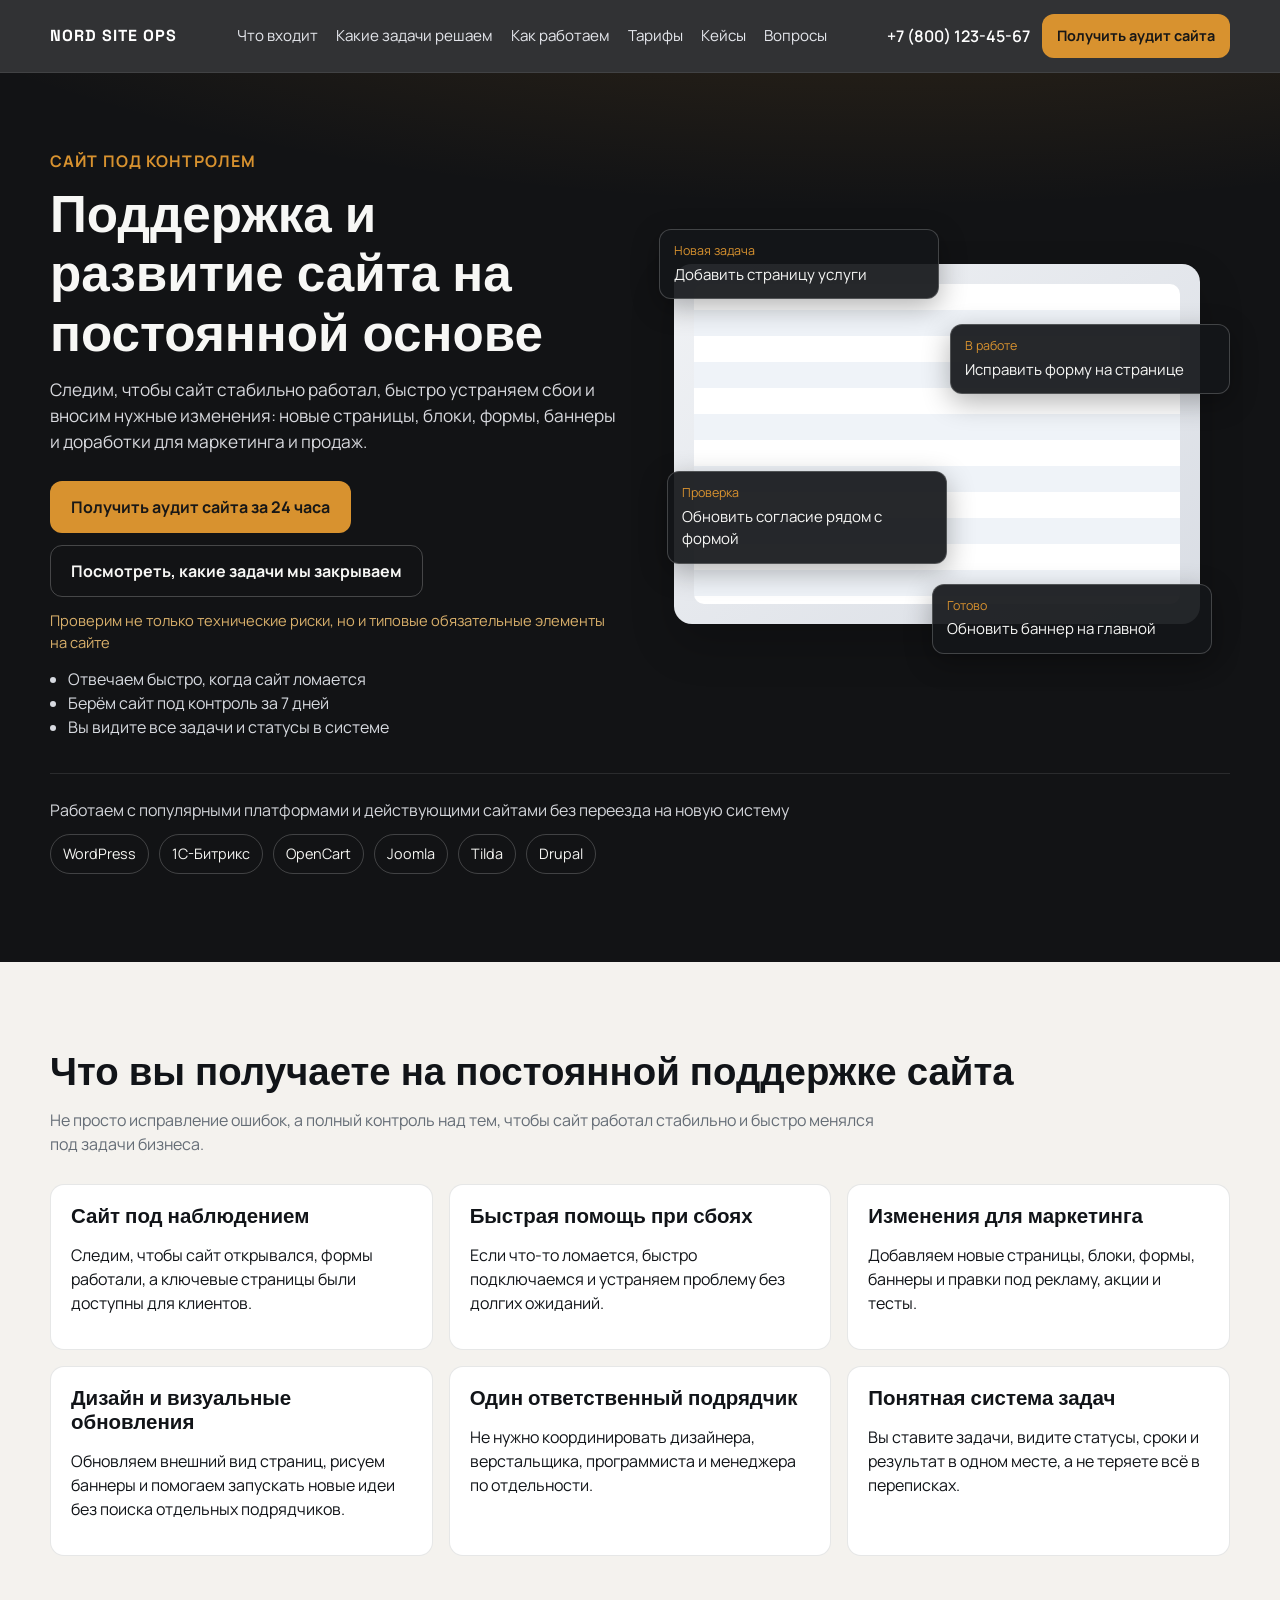
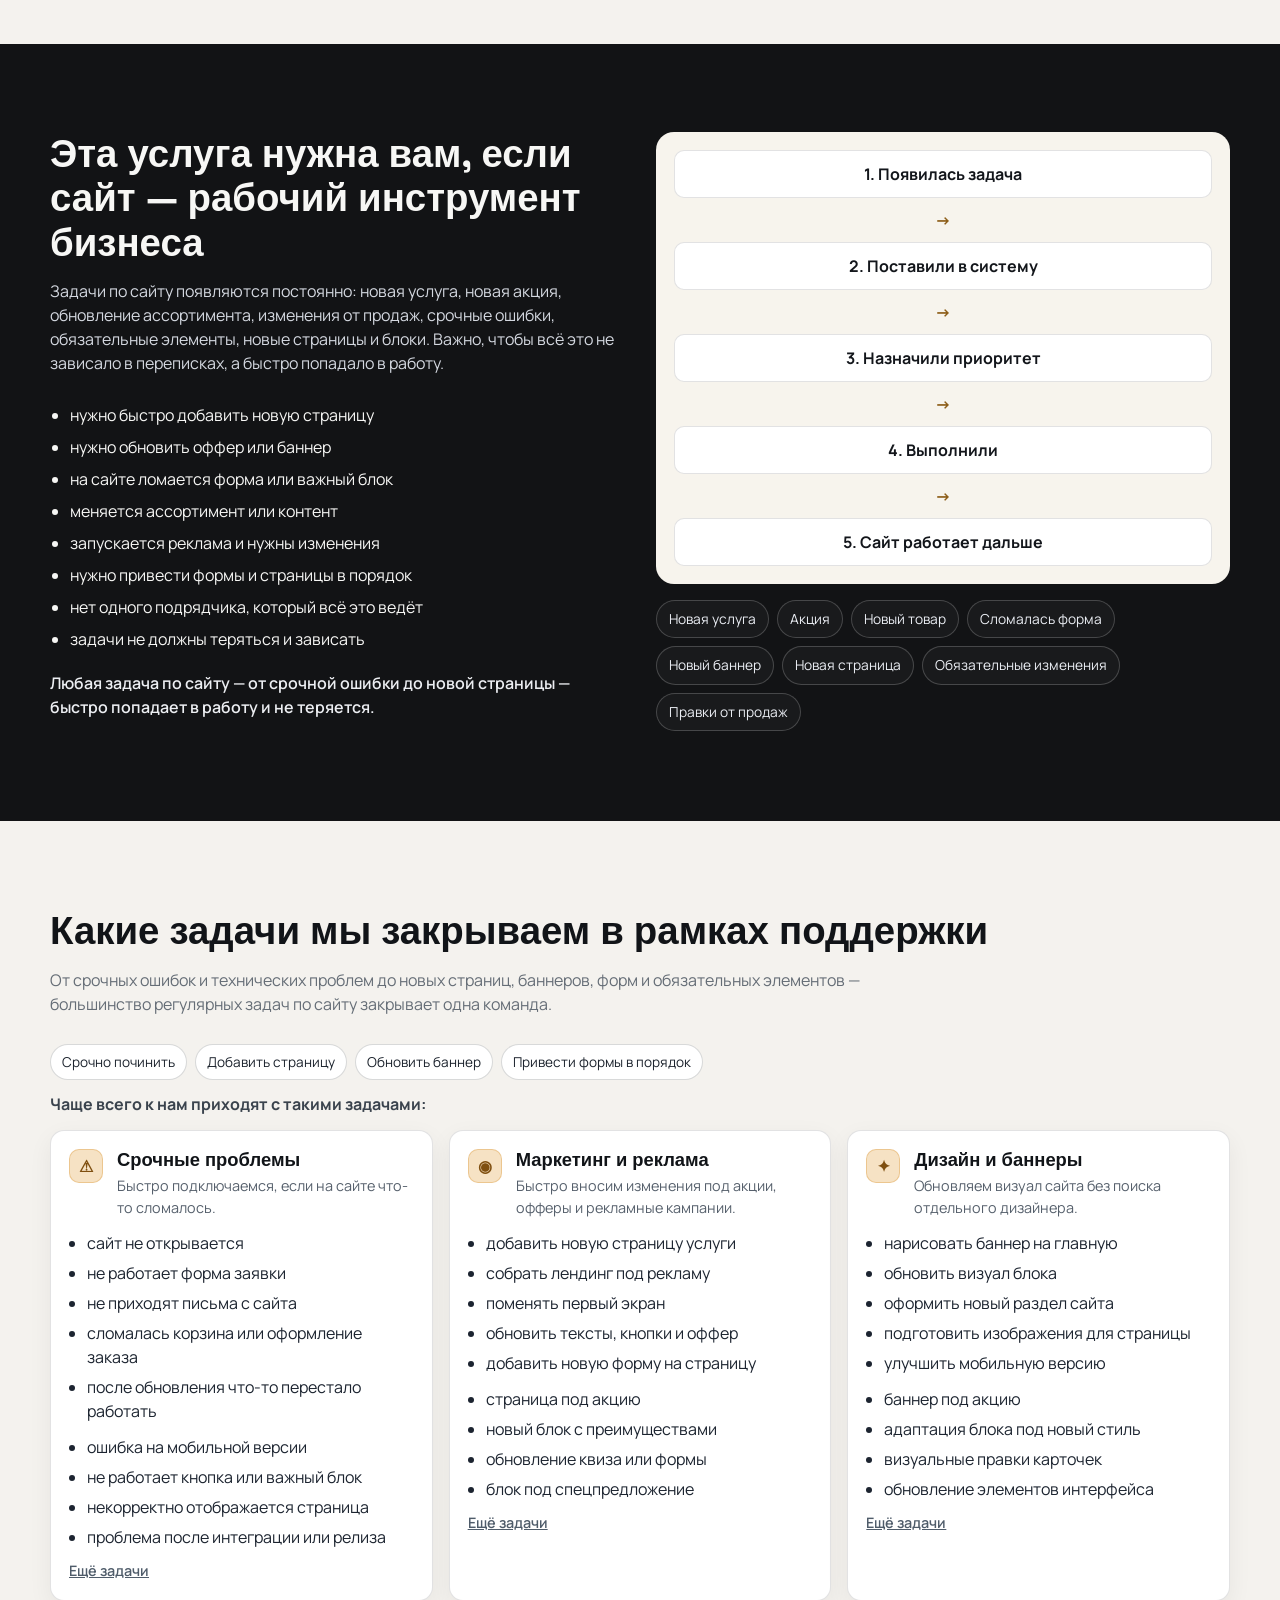
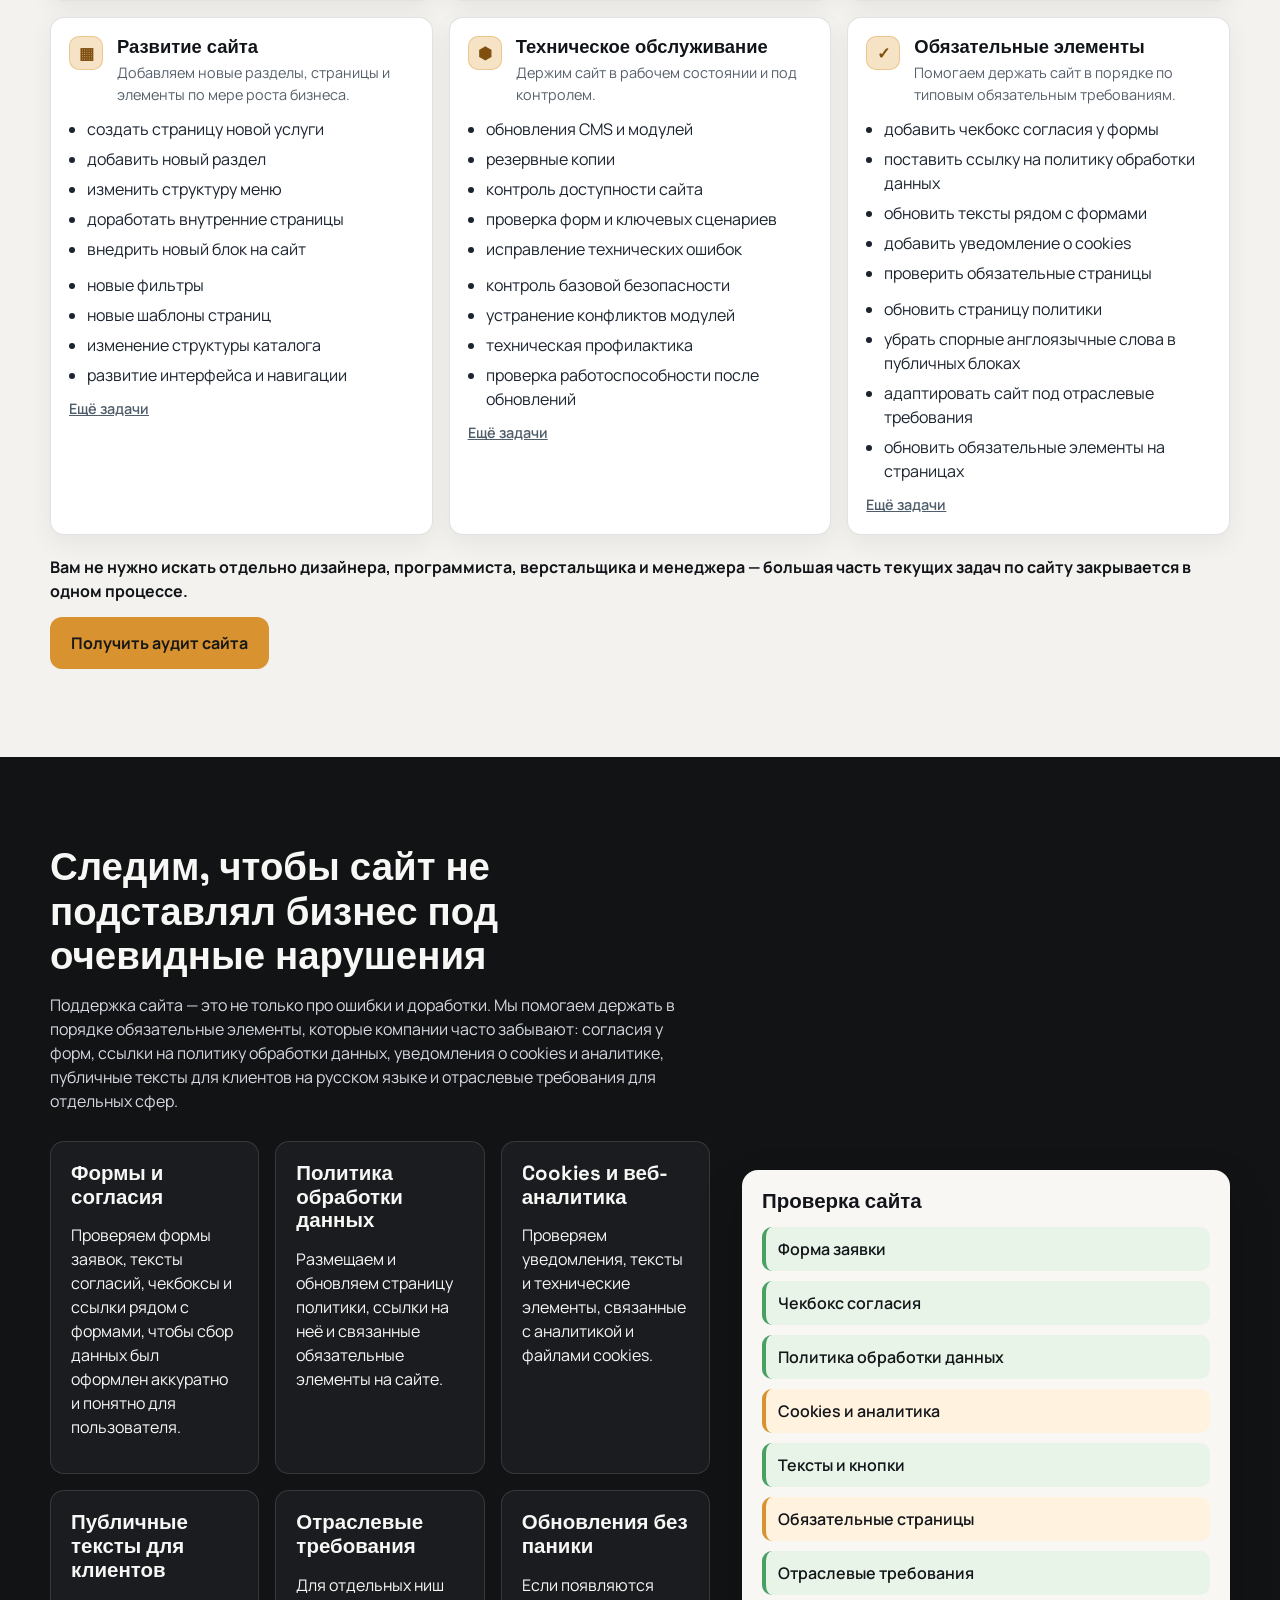
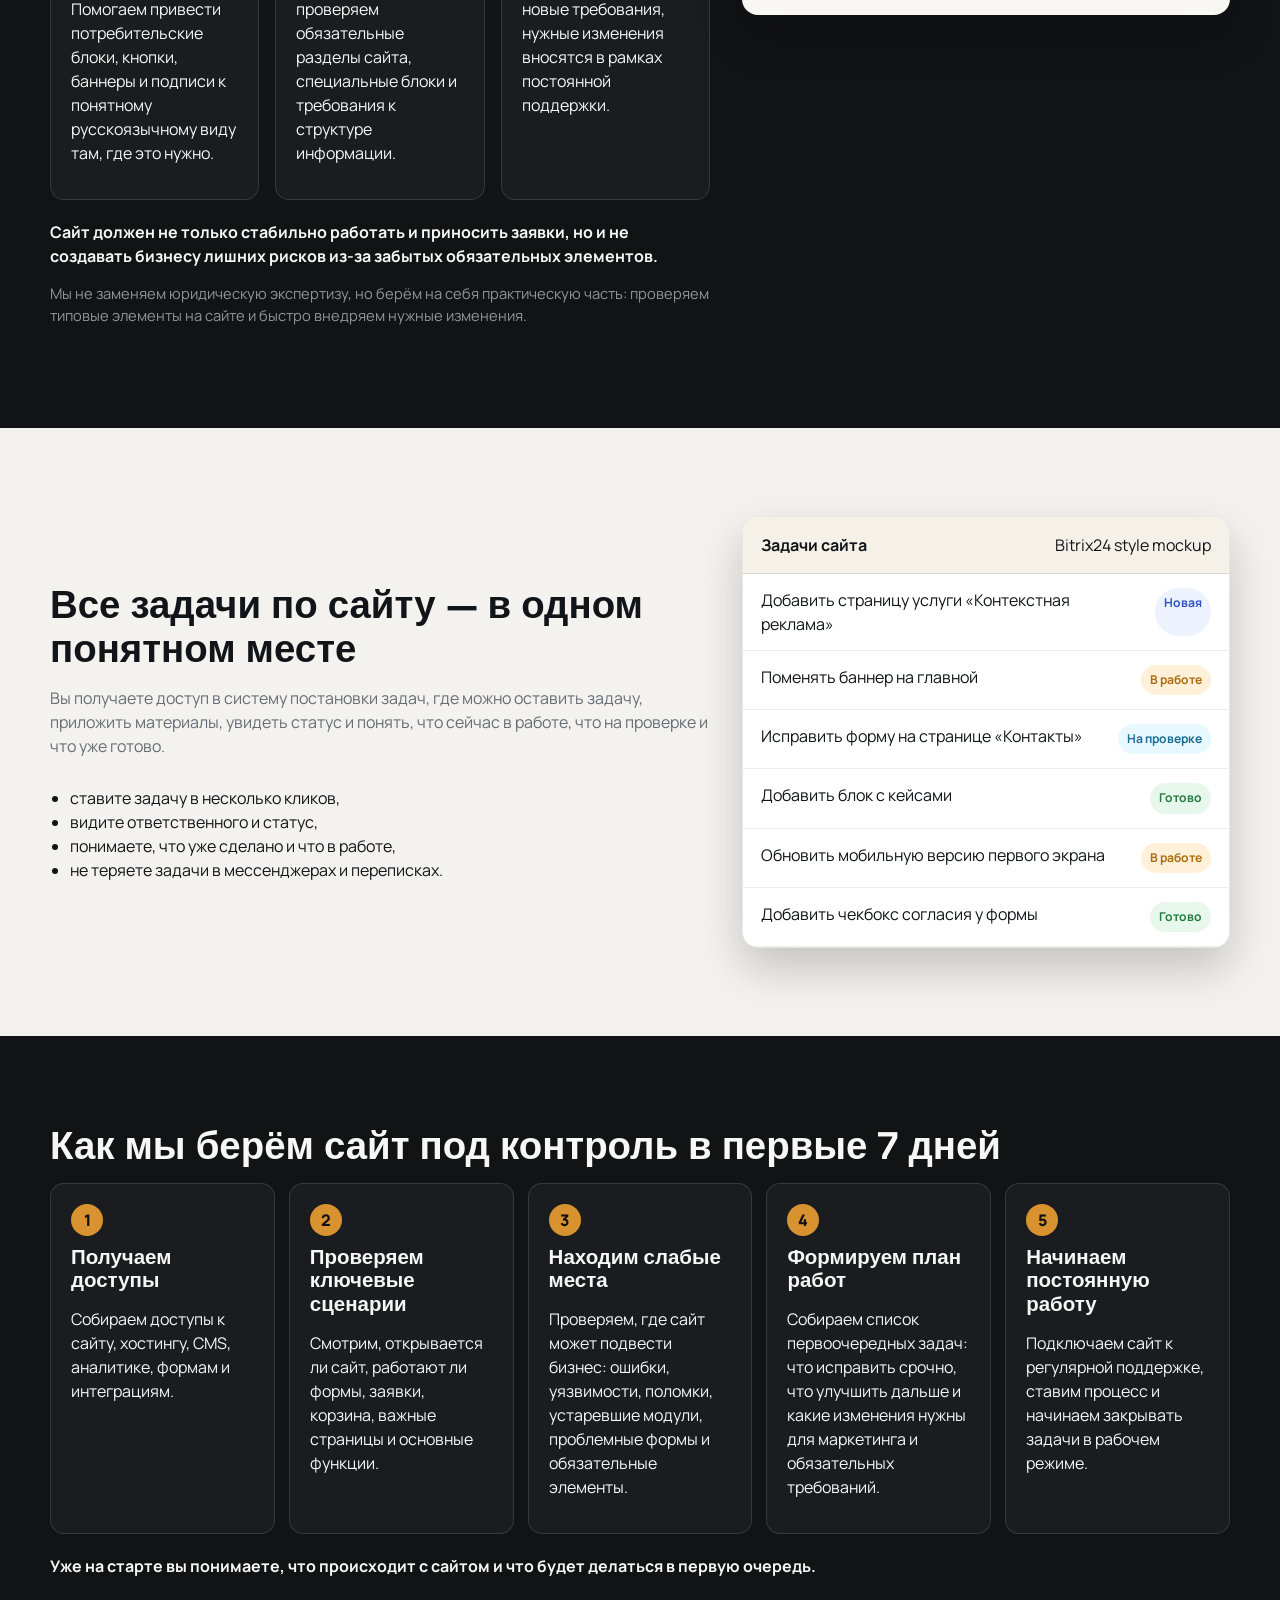
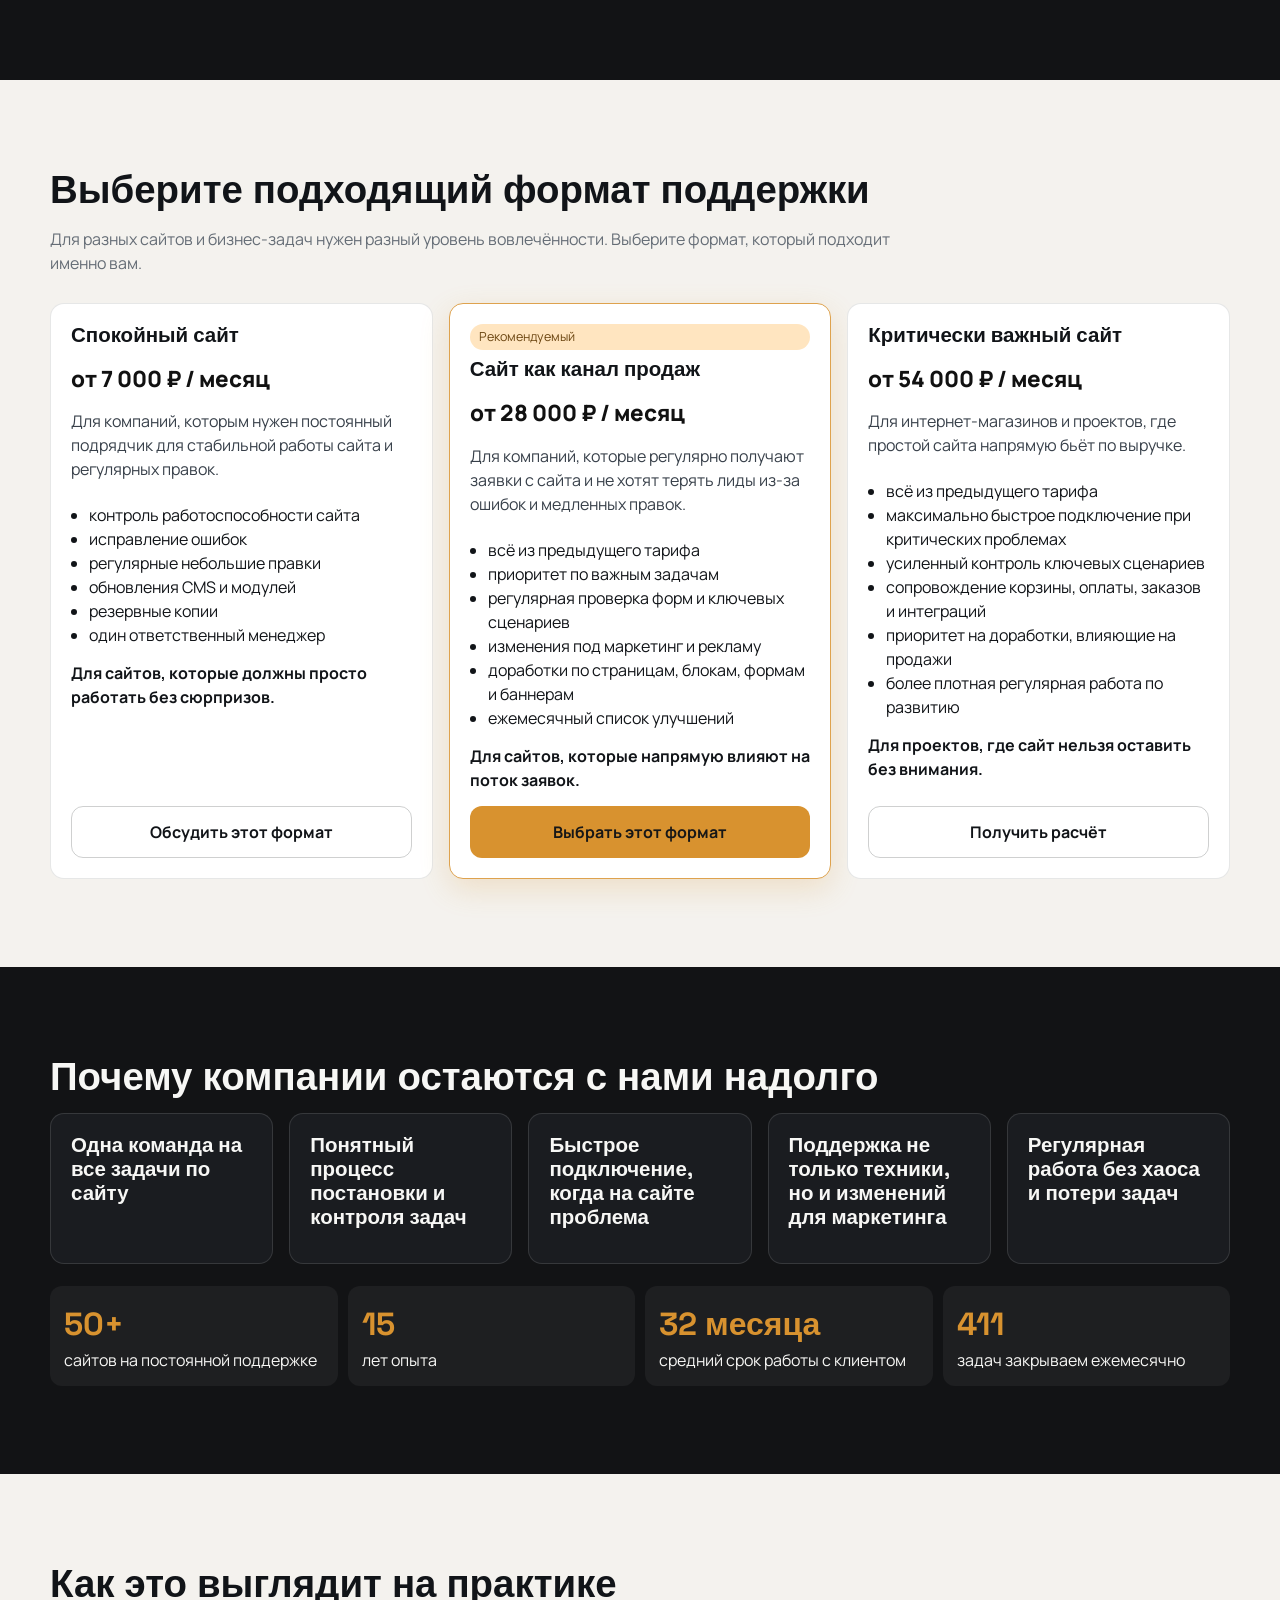
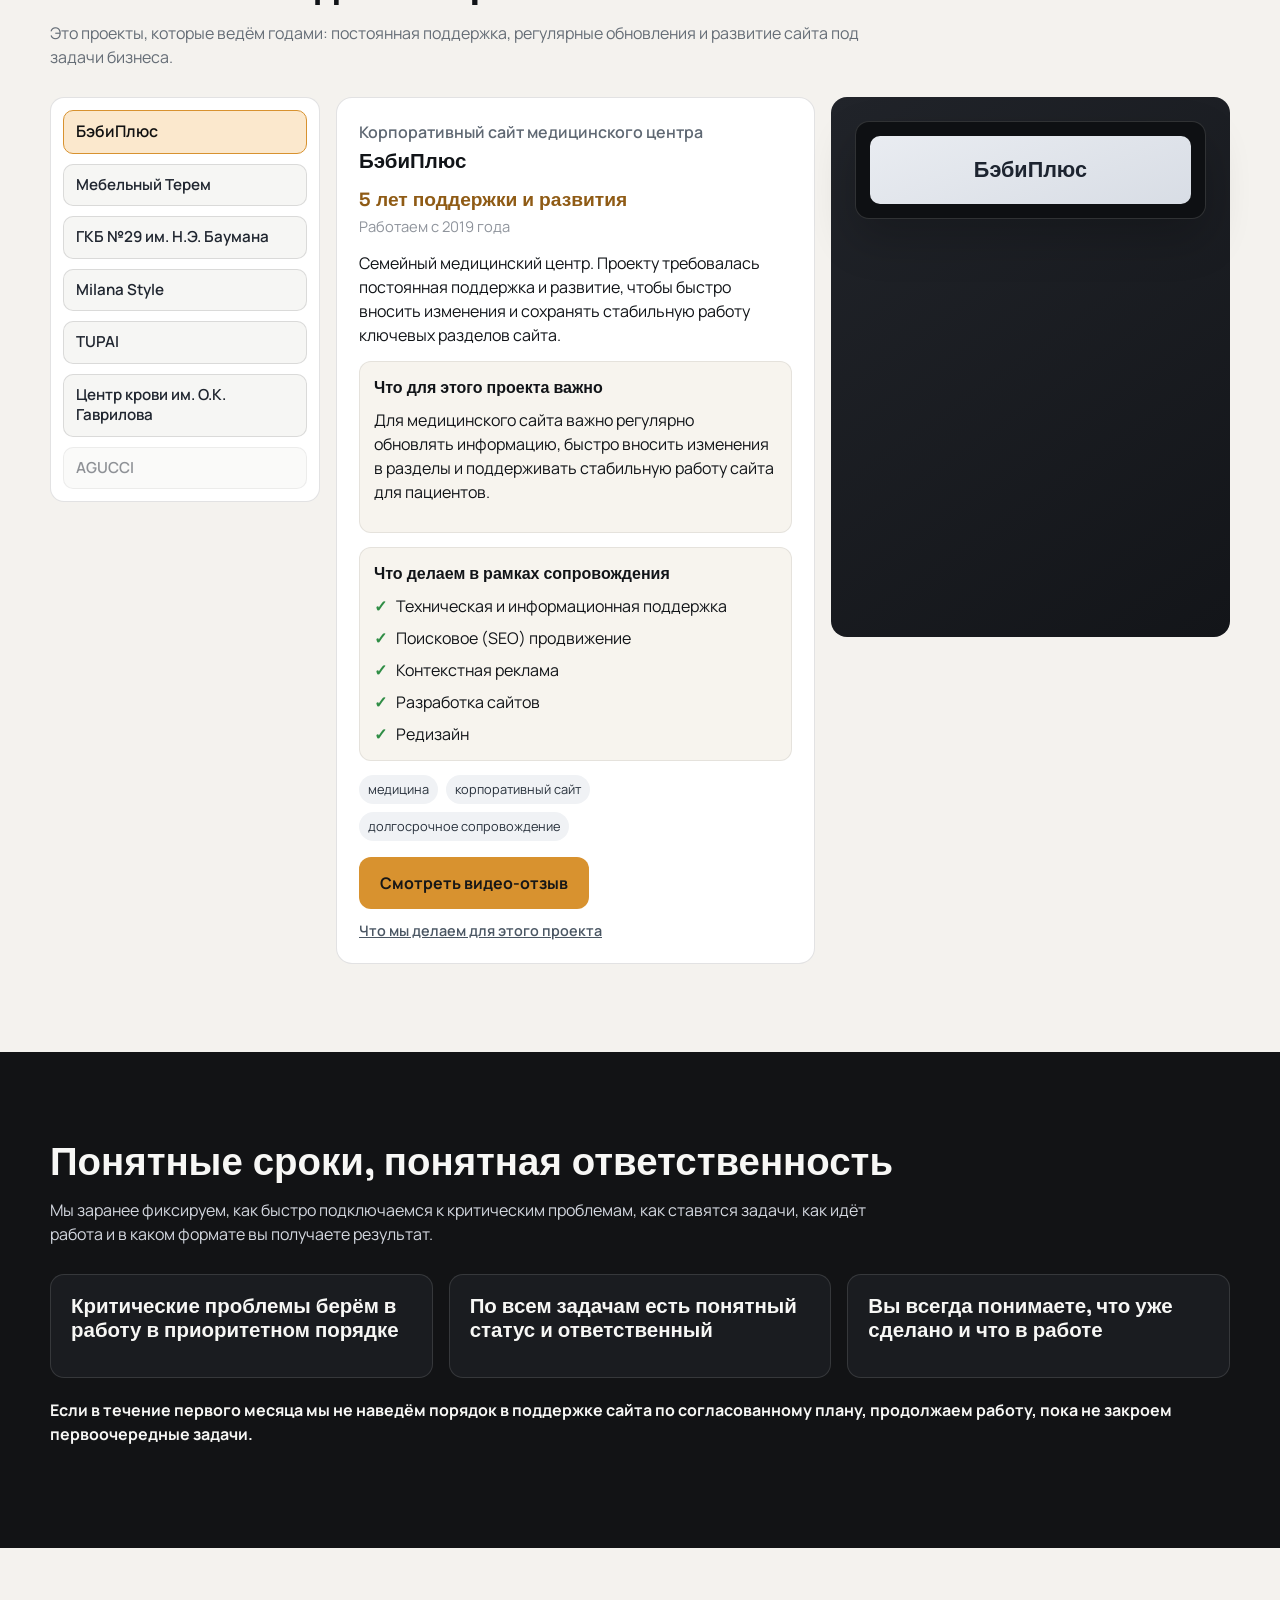
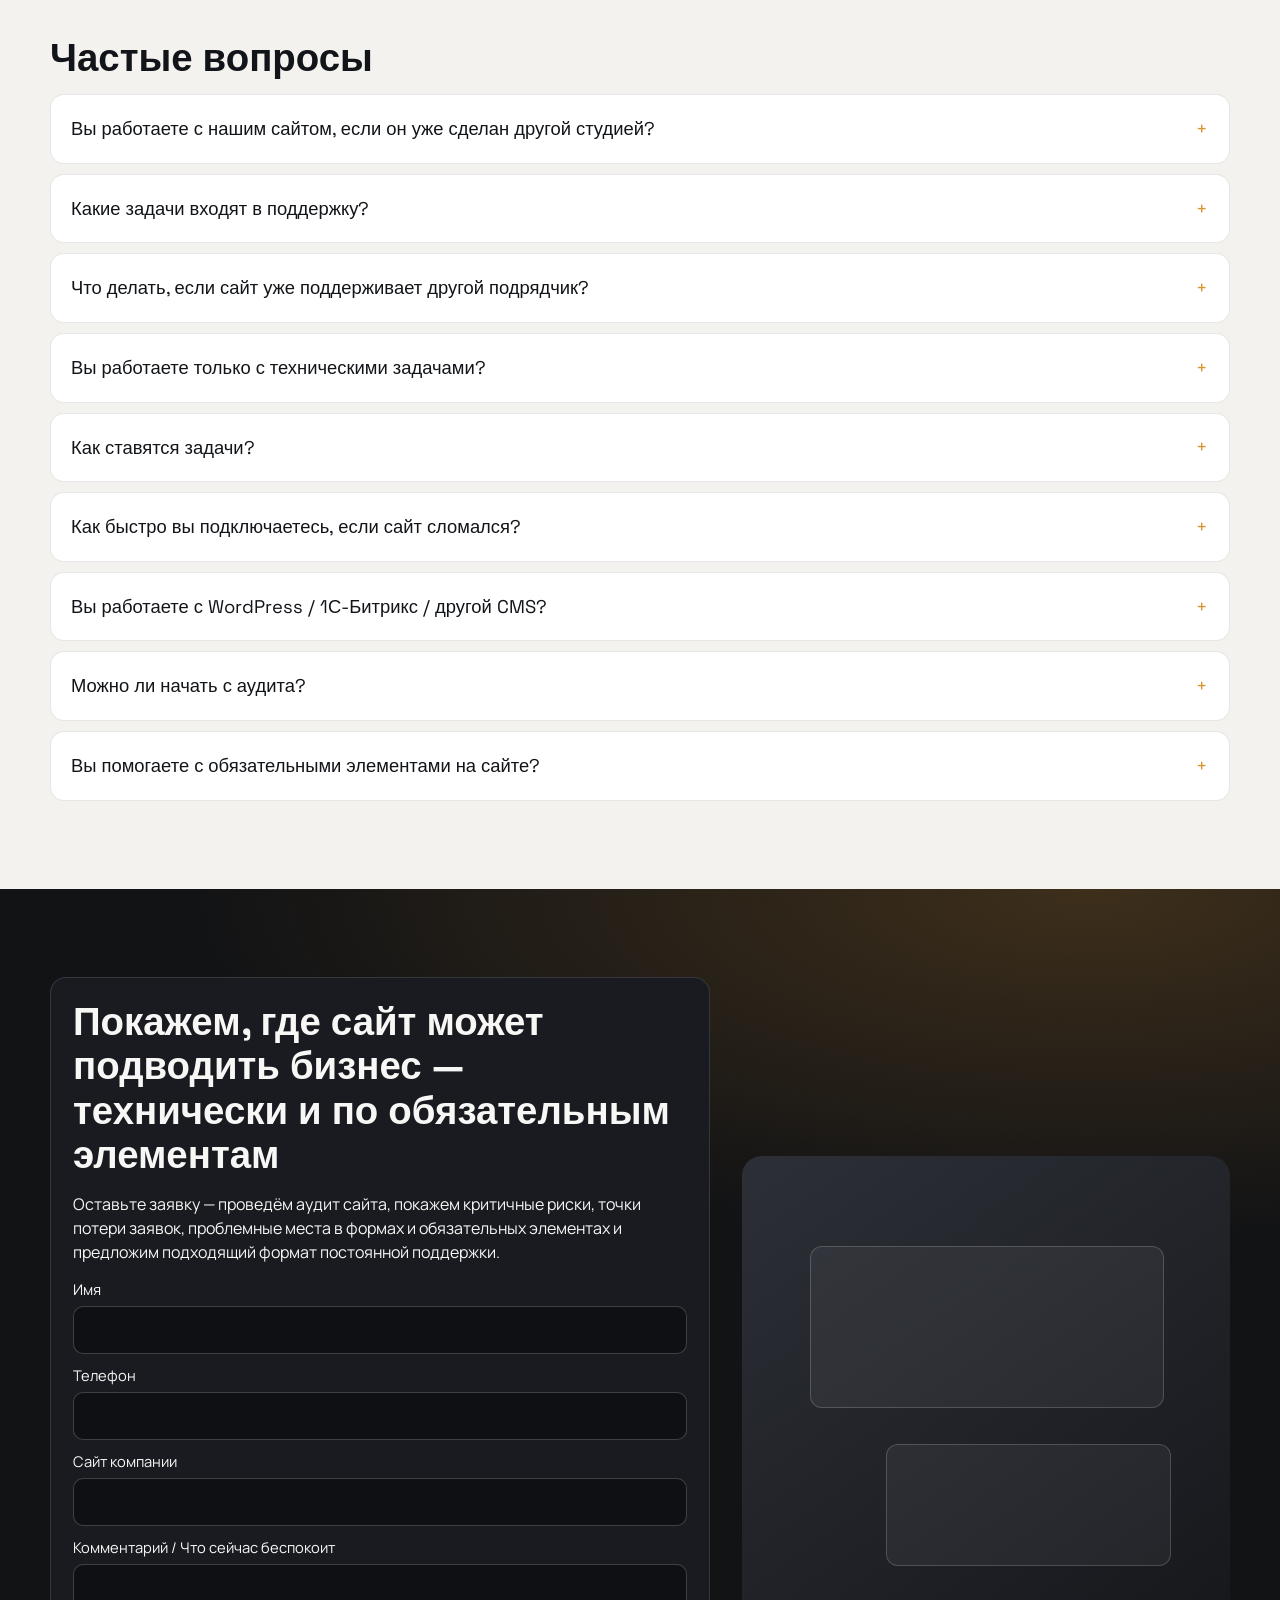
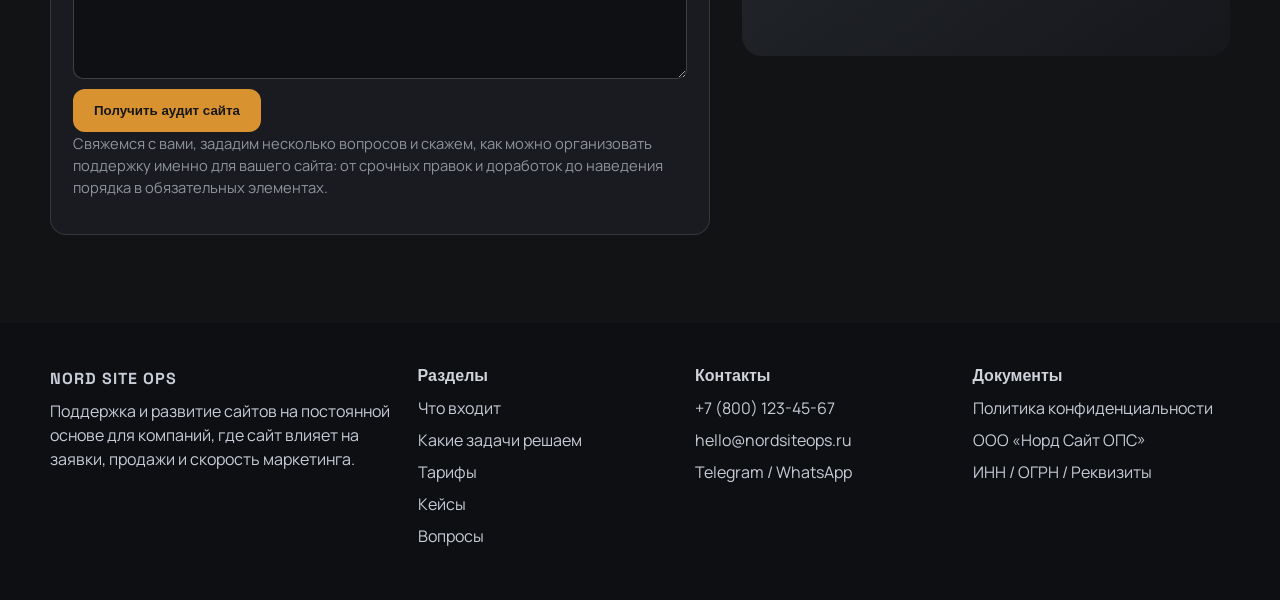
==== commit 3b6b18d2: "Redesign tasks section into visible service cards" ====
--- a/index.html
+++ b/index.html
@@ -82,46 +82,189 @@
     </section>
 
     <section class="section-dark" id="fit">
-      <div class="container split">
+      <div class="container split fit-grid">
         <div>
-          <h2>Эта услуга нужна вам, если…</h2>
-          <div class="two-col-list">
+          <h2>Эта услуга нужна вам, если сайт — рабочий инструмент бизнеса</h2>
+          <p class="section-subtitle">Задачи по сайту появляются постоянно: новая услуга, новая акция, обновление ассортимента, изменения от продаж, срочные ошибки, обязательные элементы, новые страницы и блоки. Важно, чтобы всё это не зависало в переписках, а быстро попадало в работу.</p>
+          <ul class="fit-list">
+            <li>нужно быстро добавить новую страницу</li>
+            <li>нужно обновить оффер или баннер</li>
+            <li>на сайте ломается форма или важный блок</li>
+            <li>меняется ассортимент или контент</li>
+            <li>запускается реклама и нужны изменения</li>
+            <li>нужно привести формы и страницы в порядок</li>
+            <li>нет одного подрядчика, который всё это ведёт</li>
+            <li>задачи не должны теряться и зависать</li>
+          </ul>
+          <p class="section-note">Любая задача по сайту — от срочной ошибки до новой страницы — быстро попадает в работу и не теряется.</p>
+        </div>
+        <div class="flow-wrap">
+          <div class="flow-card" aria-label="Логика движения задач">
+            <div>1. Появилась задача</div>
+            <span>→</span>
+            <div>2. Поставили в систему</div>
+            <span>→</span>
+            <div>3. Назначили приоритет</div>
+            <span>→</span>
+            <div>4. Выполнили</div>
+            <span>→</span>
+            <div>5. Сайт работает дальше</div>
+          </div>
+          <div class="trigger-chips">
+            <span>Новая услуга</span>
+            <span>Акция</span>
+            <span>Новый товар</span>
+            <span>Сломалась форма</span>
+            <span>Новый баннер</span>
+            <span>Новая страница</span>
+            <span>Обязательные изменения</span>
+            <span>Правки от продаж</span>
+          </div>
+        </div>
+      </div>
+    </section>
+
+    <section class="section-light" id="tasks">
+      <div class="container">
+        <h2>Какие задачи мы закрываем в рамках поддержки</h2>
+        <p class="section-subtitle">От срочных ошибок и технических проблем до новых страниц, баннеров, форм и обязательных элементов — большинство регулярных задач по сайту закрывает одна команда.</p>
+        <div class="task-chips">
+          <span>Срочно починить</span>
+          <span>Добавить страницу</span>
+          <span>Обновить баннер</span>
+          <span>Привести формы в порядок</span>
+        </div>
+        <p class="task-hint">Чаще всего к нам приходят с такими задачами:</p>
+        <div class="task-cards-grid">
+          <article class="task-card-item">
+            <div class="task-card-head">
+              <span class="task-icon">⚠</span>
+              <div><h3>Срочные проблемы</h3><p>Быстро подключаемся, если на сайте что-то сломалось.</p></div>
+            </div>
             <ul>
-              <li>сайт уже приносит заявки или продажи,</li>
-              <li>периодически что-то ломается и это приходится тушить вручную,</li>
-              <li>правки по сайту зависают на недели,</li>
-              <li>маркетинг постоянно просит что-то менять на страницах,</li>
-            </ul>
+              <li>сайт не открывается</li>
+              <li>не работает форма заявки</li>
+              <li>не приходят письма с сайта</li>
+              <li>сломалась корзина или оформление заказа</li>
+              <li>после обновления что-то перестало работать</li>
+            </ul>
+            <ul class="task-extra-list">
+              <li>ошибка на мобильной версии</li>
+              <li>не работает кнопка или важный блок</li>
+              <li>некорректно отображается страница</li>
+              <li>проблема после интеграции или релиза</li>
+            </ul>
+            <button type="button" class="task-more-toggle">Ещё задачи</button>
+          </article>
+
+          <article class="task-card-item">
+            <div class="task-card-head">
+              <span class="task-icon">◉</span>
+              <div><h3>Маркетинг и реклама</h3><p>Быстро вносим изменения под акции, офферы и рекламные кампании.</p></div>
+            </div>
             <ul>
-              <li>нет одного подрядчика, который отвечает за сайт целиком,</li>
-              <li>приходится искать разных специалистов под разные задачи,</li>
-              <li>страшно, что формы, корзина или заявки могут перестать работать незаметно,</li>
-              <li>нужно, чтобы сайт был в порядке не только технически, но и по обязательным элементам.</li>
-            </ul>
-          </div>
-          <p class="section-note">Если сайт влияет на заявки, продажи и запуск рекламы, он должен быть под постоянным контролем, а не вспоминаться только когда что-то сломалось.</p>
-        </div>
-        <div class="diagram">
-          <div>Маркетинг</div><span>→</span><div>Задачи</div><span>→</span><div>Сайт</div><span>→</span><div>Заявки и продажи</div>
-        </div>
-      </div>
-    </section>
-
-    <section class="section-light" id="tasks">
-      <div class="container">
-        <h2>Какие задачи мы закрываем в рамках поддержки</h2>
-        <p class="section-subtitle">Большинство регулярных задач по сайту можно закрывать одной командой, без поиска отдельных специалистов под каждую мелочь.</p>
-        <div class="accordion-groups">
-          <details open><summary>Срочные проблемы</summary><ul><li>сайт не открывается</li><li>не работает форма заявки</li><li>не приходят письма с сайта</li><li>перестала работать корзина или оформление заказа</li><li>после обновления что-то сломалось</li><li>мобильная версия отображается с ошибками</li></ul></details>
-          <details><summary>Изменения для маркетинга и рекламы</summary><ul><li>добавить новую страницу услуги</li><li>собрать лендинг под рекламную кампанию</li><li>изменить первый экран под новый оффер</li><li>добавить новую форму на страницу</li><li>обновить тексты, кнопки и блоки</li><li>запустить страницу под акцию или спецпредложение</li></ul></details>
-          <details><summary>Дизайн и визуальные задачи</summary><ul><li>нарисовать баннер на главную</li><li>обновить визуал блока</li><li>оформить новый раздел сайта</li><li>подготовить изображения для новой страницы</li><li>улучшить внешний вид мобильной версии</li></ul></details>
-          <details><summary>Развитие сайта</summary><ul><li>добавить новый раздел</li><li>создать страницу новой услуги</li><li>обновить карточки товаров или услуг</li><li>изменить структуру меню</li><li>доработать фильтры, блоки и внутренние страницы</li><li>внедрить новые элементы интерфейса</li></ul></details>
-          <details><summary>Техническое обслуживание</summary><ul><li>обновления CMS и модулей</li><li>резервные копии</li><li>контроль доступности сайта</li><li>проверка форм и ключевых сценариев</li><li>исправление ошибок</li><li>базовый контроль безопасности</li></ul></details>
-          <details><summary>Приведение сайта в порядок по обязательным требованиям</summary><ul><li>добавить чекбокс согласия у формы заявки</li><li>поставить ссылку на политику обработки данных</li><li>обновить тексты рядом с формами</li><li>добавить или обновить страницу политики</li><li>настроить уведомление о cookies и аналитике</li><li>убрать спорные англоязычные слова из публичных потребительских блоков</li><li>проверить обязательные страницы и реквизиты</li><li>адаптировать сайт под отраслевые требования</li></ul></details>
-        </div>
-        <p class="strong-line">Вам не нужно искать отдельно дизайнера, программиста, верстальщика и менеджера — большая часть текущих задач по сайту закрывается одной командой.</p>
+              <li>добавить новую страницу услуги</li>
+              <li>собрать лендинг под рекламу</li>
+              <li>поменять первый экран</li>
+              <li>обновить тексты, кнопки и оффер</li>
+              <li>добавить новую форму на страницу</li>
+            </ul>
+            <ul class="task-extra-list">
+              <li>страница под акцию</li>
+              <li>новый блок с преимуществами</li>
+              <li>обновление квиза или формы</li>
+              <li>блок под спецпредложение</li>
+            </ul>
+            <button type="button" class="task-more-toggle">Ещё задачи</button>
+          </article>
+
+          <article class="task-card-item">
+            <div class="task-card-head">
+              <span class="task-icon">✦</span>
+              <div><h3>Дизайн и баннеры</h3><p>Обновляем визуал сайта без поиска отдельного дизайнера.</p></div>
+            </div>
+            <ul>
+              <li>нарисовать баннер на главную</li>
+              <li>обновить визуал блока</li>
+              <li>оформить новый раздел сайта</li>
+              <li>подготовить изображения для страницы</li>
+              <li>улучшить мобильную версию</li>
+            </ul>
+            <ul class="task-extra-list">
+              <li>баннер под акцию</li>
+              <li>адаптация блока под новый стиль</li>
+              <li>визуальные правки карточек</li>
+              <li>обновление элементов интерфейса</li>
+            </ul>
+            <button type="button" class="task-more-toggle">Ещё задачи</button>
+          </article>
+
+          <article class="task-card-item">
+            <div class="task-card-head">
+              <span class="task-icon">▦</span>
+              <div><h3>Развитие сайта</h3><p>Добавляем новые разделы, страницы и элементы по мере роста бизнеса.</p></div>
+            </div>
+            <ul>
+              <li>создать страницу новой услуги</li>
+              <li>добавить новый раздел</li>
+              <li>изменить структуру меню</li>
+              <li>доработать внутренние страницы</li>
+              <li>внедрить новый блок на сайт</li>
+            </ul>
+            <ul class="task-extra-list">
+              <li>новые фильтры</li>
+              <li>новые шаблоны страниц</li>
+              <li>изменение структуры каталога</li>
+              <li>развитие интерфейса и навигации</li>
+            </ul>
+            <button type="button" class="task-more-toggle">Ещё задачи</button>
+          </article>
+
+          <article class="task-card-item">
+            <div class="task-card-head">
+              <span class="task-icon">⬢</span>
+              <div><h3>Техническое обслуживание</h3><p>Держим сайт в рабочем состоянии и под контролем.</p></div>
+            </div>
+            <ul>
+              <li>обновления CMS и модулей</li>
+              <li>резервные копии</li>
+              <li>контроль доступности сайта</li>
+              <li>проверка форм и ключевых сценариев</li>
+              <li>исправление технических ошибок</li>
+            </ul>
+            <ul class="task-extra-list">
+              <li>контроль базовой безопасности</li>
+              <li>устранение конфликтов модулей</li>
+              <li>техническая профилактика</li>
+              <li>проверка работоспособности после обновлений</li>
+            </ul>
+            <button type="button" class="task-more-toggle">Ещё задачи</button>
+          </article>
+
+          <article class="task-card-item">
+            <div class="task-card-head">
+              <span class="task-icon">✓</span>
+              <div><h3>Обязательные элементы</h3><p>Помогаем держать сайт в порядке по типовым обязательным требованиям.</p></div>
+            </div>
+            <ul>
+              <li>добавить чекбокс согласия у формы</li>
+              <li>поставить ссылку на политику обработки данных</li>
+              <li>обновить тексты рядом с формами</li>
+              <li>добавить уведомление о cookies</li>
+              <li>проверить обязательные страницы</li>
+            </ul>
+            <ul class="task-extra-list">
+              <li>обновить страницу политики</li>
+              <li>убрать спорные англоязычные слова в публичных блоках</li>
+              <li>адаптировать сайт под отраслевые требования</li>
+              <li>обновить обязательные элементы на страницах</li>
+            </ul>
+            <button type="button" class="task-more-toggle">Ещё задачи</button>
+          </article>
+        </div>
+        <p class="strong-line">Вам не нужно искать отдельно дизайнера, программиста, верстальщика и менеджера — большая часть текущих задач по сайту закрывается в одном процессе.</p>
         <div class="cta-mid">
-          <a class="btn btn-primary" href="#lead-form">Обсудить поддержку</a>
+          <a class="btn btn-primary" href="#lead-form">Получить аудит сайта</a>
         </div>
       </div>
     </section>
@@ -202,7 +345,7 @@
         <div class="cards-grid three pricing">
           <article class="price-card">
             <h3>Спокойный сайт</h3>
-            <p class="price">от 90 000 ₽ / месяц</p>
+            <p class="price">от 7 000 ₽ / месяц</p>
             <p class="who">Для компаний, которым нужен постоянный подрядчик для стабильной работы сайта и регулярных правок.</p>
             <ul><li>контроль работоспособности сайта</li><li>исправление ошибок</li><li>регулярные небольшие правки</li><li>обновления CMS и модулей</li><li>резервные копии</li><li>один ответственный менеджер</li></ul>
             <p class="accent-line">Для сайтов, которые должны просто работать без сюрпризов.</p>
@@ -211,7 +354,7 @@
           <article class="price-card featured">
             <p class="badge">Рекомендуемый</p>
             <h3>Сайт как канал продаж</h3>
-            <p class="price">от 160 000 ₽ / месяц</p>
+            <p class="price">от 28 000 ₽ / месяц</p>
             <p class="who">Для компаний, которые регулярно получают заявки с сайта и не хотят терять лиды из-за ошибок и медленных правок.</p>
             <ul><li>всё из предыдущего тарифа</li><li>приоритет по важным задачам</li><li>регулярная проверка форм и ключевых сценариев</li><li>изменения под маркетинг и рекламу</li><li>доработки по страницам, блокам, формам и баннерам</li><li>ежемесячный список улучшений</li></ul>
             <p class="accent-line">Для сайтов, которые напрямую влияют на поток заявок.</p>
@@ -219,7 +362,7 @@
           </article>
           <article class="price-card">
             <h3>Критически важный сайт</h3>
-            <p class="price">от 260 000 ₽ / месяц</p>
+            <p class="price">от 54 000 ₽ / месяц</p>
             <p class="who">Для интернет-магазинов и проектов, где простой сайта напрямую бьёт по выручке.</p>
             <ul><li>всё из предыдущего тарифа</li><li>максимально быстрое подключение при критических проблемах</li><li>усиленный контроль ключевых сценариев</li><li>сопровождение корзины, оплаты, заказов и интеграций</li><li>приоритет на доработки, влияющие на продажи</li><li>более плотная регулярная работа по развитию</li></ul>
             <p class="accent-line">Для проектов, где сайт нельзя оставить без внимания.</p>
@@ -241,9 +384,9 @@
         </div>
         <div class="metrics">
           <div><strong>50+</strong><span>сайтов на постоянной поддержке</span></div>
-          <div><strong>Х</strong><span>лет опыта</span></div>
-          <div><strong>Y</strong><span>средний срок работы с клиентом</span></div>
-          <div><strong>Z</strong><span>задач закрываем ежемесячно</span></div>
+          <div><strong>15</strong><span>лет опыта</span></div>
+          <div><strong>32 месяца</strong><span>средний срок работы с клиентом</span></div>
+          <div><strong>411</strong><span>задач закрываем ежемесячно</span></div>
         </div>
       </div>
     </section>
@@ -251,26 +394,58 @@
     <section class="section-light" id="cases">
       <div class="container">
         <h2>Как это выглядит на практике</h2>
-        <p class="section-subtitle">Кейсы не про создание сайта с нуля, а про стабильность, скорость изменений и понятный операционный процесс.</p>
-        <div class="cards-grid three">
-          <article class="case-card">
-            <h3>Интернет-магазин</h3>
-            <p><b>Проблема:</b> сайт регулярно ломался после обновлений, задачи копились, маркетинг не мог быстро запускать акции.</p>
-            <p><b>Что сделали:</b> взяли сайт на постоянную поддержку, выстроили процесс задач, подключили регулярные проверки, закрыли критичные ошибки.</p>
-            <p><b>Результат:</b> сайт перестал сыпаться, изменения выходят быстрее, маркетинг не ждёт неделями.</p>
-          </article>
-          <article class="case-card">
-            <h3>B2B-сайт услуг</h3>
-            <p><b>Проблема:</b> правки делались хаотично, заявки могли теряться, не было одного ответственного.</p>
-            <p><b>Что сделали:</b> настроили постоянную поддержку, проверку форм, регулярные доработки и обновления контента.</p>
-            <p><b>Результат:</b> руководитель получил понятную систему работы, сайт стал стабильнее, маркетинг быстрее.</p>
-          </article>
-          <article class="case-card">
-            <h3>Сайт услуг в регулируемой нише</h3>
-            <p><b>Проблема:</b> не хватало обязательных элементов, формы были оформлены спорно.</p>
-            <p><b>Что сделали:</b> добавили обязательные элементы, обновили формы, согласия, страницу политики и нужные блоки.</p>
-            <p><b>Результат:</b> сайт стал аккуратнее, понятнее для пользователей и безопаснее для бизнеса.</p>
-          </article>
+        <p class="section-subtitle">Это проекты, которые ведём годами: постоянная поддержка, регулярные обновления и развитие сайта под задачи бизнеса.</p>
+        <div class="cases-layout">
+          <aside class="cases-nav" aria-label="Список кейсов">
+            <button class="case-item active" data-case="babiplus">БэбиПлюс</button>
+            <button class="case-item" data-case="terem">Мебельный Терем</button>
+            <button class="case-item" data-case="gkb29">ГКБ №29 им. Н.Э. Баумана</button>
+            <button class="case-item" data-case="milana">Milana Style</button>
+            <button class="case-item" data-case="tupai">TUPAI</button>
+            <button class="case-item" data-case="gavrilov">Центр крови им. О.К. Гаврилова</button>
+            <button class="case-item case-item-disabled" type="button" aria-disabled="true">AGUCCI</button>
+          </aside>
+
+          <article class="case-panel" id="casePanel">
+            <p class="case-meta" id="caseType">Корпоративный сайт медицинского центра</p>
+            <h3 id="caseTitle">БэбиПлюс</h3>
+            <p class="case-years" id="caseYears">5 лет поддержки и развития</p>
+            <p class="small-muted" id="caseSince">Работаем с 2019 года</p>
+            <p id="caseSummary">Семейный медицинский центр. Проекту требовалась постоянная поддержка и развитие, чтобы быстро вносить изменения и сохранять стабильную работу ключевых разделов сайта.</p>
+
+            <div class="case-important">
+              <h4>Что для этого проекта важно</h4>
+              <p id="caseImportant">Для медицинского сайта важно регулярно обновлять информацию, быстро вносить изменения в разделы и поддерживать стабильную работу сайта для пациентов.</p>
+            </div>
+
+            <div id="caseServices" class="case-services">
+              <h4>Что делаем в рамках сопровождения</h4>
+              <ul id="caseServicesList">
+                <li>Техническая и информационная поддержка</li>
+                <li>Поисковое (SEO) продвижение</li>
+                <li>Контекстная реклама</li>
+                <li>Разработка сайтов</li>
+                <li>Редизайн</li>
+              </ul>
+            </div>
+
+            <div class="case-tags" id="caseTags">
+              <span>медицина</span>
+              <span>корпоративный сайт</span>
+              <span>долгосрочное сопровождение</span>
+            </div>
+
+            <div class="case-actions">
+              <a class="btn btn-primary" id="caseVideo" href="#" target="_blank" rel="noopener noreferrer">Смотреть видео-отзыв</a>
+              <button class="link-secondary" id="caseScrollServices" type="button">Что мы делаем для этого проекта</button>
+            </div>
+          </article>
+
+          <div class="case-visual" aria-hidden="true">
+            <div class="laptop">
+              <div class="laptop-screen" id="caseVisualName">БэбиПлюс</div>
+            </div>
+          </div>
         </div>
       </div>
     </section>
--- a/styles.css
+++ b/styles.css
@@ -258,25 +258,47 @@
 .point-list { padding-left: 20px; margin: 0; }
 .section-note { margin-top: 20px; font-weight: 600; color: #eceef2; }
 
-.diagram {
+.fit-grid { grid-template-columns: 1fr 1fr; }
+.fit-list {
+  margin: 0;
+  padding-left: 20px;
+  display: grid;
+  gap: 8px;
+}
+
+.flow-wrap { display: grid; gap: 16px; align-content: start; }
+.flow-card {
   background: #f7f4ed;
   color: #13161b;
   border-radius: 18px;
-  padding: 20px;
-  display: grid;
-  grid-template-columns: repeat(7, auto);
-  align-items: center;
-  justify-content: center;
-  gap: 8px;
-  font-weight: 700;
-}
-
-.diagram div {
+  padding: 18px;
+  display: grid;
+  gap: 10px;
+}
+
+.flow-card div {
   background: #fff;
   border: 1px solid rgba(17,20,24,.12);
   border-radius: 10px;
-  padding: 10px 12px;
+  padding: 11px 12px;
   text-align: center;
+  font-weight: 700;
+}
+
+.flow-card span {
+  text-align: center;
+  font-weight: 800;
+  color: #8d5e19;
+}
+
+.trigger-chips { display: flex; flex-wrap: wrap; gap: 8px; }
+.trigger-chips span {
+  border-radius: 999px;
+  border: 1px solid rgba(255,255,255,.2);
+  padding: 8px 12px;
+  font-size: .86rem;
+  color: #eceff5;
+  background: rgba(255,255,255,.03);
 }
 
 .accordion-groups { display: grid; gap: 12px; }
@@ -302,6 +324,111 @@
 details[open] summary::after { content: "−"; }
 
 details ul { margin: 14px 0 0; padding-left: 18px; }
+
+.task-chips {
+  display: flex;
+  flex-wrap: wrap;
+  gap: 8px;
+  margin: 0 0 12px;
+}
+
+.task-chips span {
+  border-radius: 999px;
+  padding: 7px 11px;
+  font-size: .85rem;
+  border: 1px solid rgba(17,20,24,.16);
+  background: #fff;
+  color: #1b222c;
+}
+
+.task-hint {
+  margin: 0 0 14px;
+  font-weight: 700;
+  color: #3a434d;
+}
+
+.task-cards-grid {
+  display: grid;
+  grid-template-columns: repeat(3, 1fr);
+  gap: 16px;
+}
+
+.task-card-item {
+  background: #fff;
+  border: 1px solid rgba(17,20,24,.12);
+  border-radius: 14px;
+  padding: 18px;
+  box-shadow: 0 8px 24px rgba(17,20,24,.06);
+  transition: .2s ease;
+}
+
+.task-card-item:hover {
+  transform: translateY(-2px);
+  border-color: color-mix(in srgb, var(--accent), #000 12%);
+  box-shadow: 0 14px 28px rgba(17,20,24,.1);
+}
+
+.task-card-head {
+  display: grid;
+  grid-template-columns: 38px 1fr;
+  gap: 10px;
+  align-items: start;
+}
+
+.task-card-head h3 {
+  margin: 0 0 5px;
+  font-size: 1.15rem;
+}
+
+.task-card-head p {
+  margin: 0;
+  font-size: .9rem;
+  color: #56606c;
+}
+
+.task-icon {
+  width: 34px;
+  height: 34px;
+  border-radius: 10px;
+  background: #f6e2c4;
+  color: #7f4f10;
+  display: grid;
+  place-items: center;
+  font-size: 1rem;
+  font-weight: 800;
+  border: 1px solid rgba(216,146,47,.36);
+}
+
+.task-card-item ul {
+  margin: 12px 0 0;
+  padding-left: 18px;
+  display: grid;
+  gap: 6px;
+}
+
+.task-card-item li { color: #1c2430; }
+
+.task-extra-list {
+  display: none;
+  margin-top: 8px;
+}
+
+.task-card-item.show-extra .task-extra-list {
+  display: grid;
+}
+
+.task-more-toggle {
+  margin-top: 12px;
+  border: 0;
+  background: transparent;
+  color: #4f5c6a;
+  text-decoration: underline;
+  cursor: pointer;
+  padding: 0;
+  font: 600 .9rem/1.35 "Manrope", sans-serif;
+}
+
+.task-card-item.show-extra .task-more-toggle { color: #9b6219; }
 
 .strong-line { margin-top: 20px; font-weight: 700; }
 .small-muted { color: var(--muted); font-size: .92rem; }
@@ -418,6 +545,170 @@
   font-size: 2rem;
   display: block;
   color: var(--accent);
+}
+
+.cases-layout {
+  display: grid;
+  grid-template-columns: 270px 1.2fr 1fr;
+  gap: 16px;
+  align-items: start;
+}
+
+.cases-nav {
+  display: grid;
+  gap: 10px;
+  background: #fff;
+  border-radius: 14px;
+  border: 1px solid rgba(17,20,24,.12);
+  padding: 12px;
+}
+
+.case-item {
+  text-align: left;
+  border: 1px solid rgba(17,20,24,.12);
+  background: #f6f6f4;
+  color: #202630;
+  border-radius: 10px;
+  padding: 10px 12px;
+  font: 600 .95rem/1.35 "Manrope", sans-serif;
+  cursor: pointer;
+  transition: .2s ease;
+}
+
+.case-item:hover {
+  border-color: color-mix(in srgb, var(--accent), #000 10%);
+  transform: translateY(-1px);
+}
+
+.case-item.active {
+  color: #111;
+  border-color: var(--accent);
+  background: #fbe8cd;
+  font-size: 1rem;
+}
+
+.case-item-disabled {
+  opacity: .5;
+  cursor: not-allowed;
+}
+
+.case-panel {
+  background: #fff;
+  border: 1px solid rgba(17,20,24,.12);
+  border-radius: 16px;
+  padding: 22px;
+}
+
+.case-meta {
+  margin: 0 0 6px;
+  color: #5f6873;
+  font-weight: 600;
+}
+
+.case-years {
+  margin: 8px 0 4px;
+  font: 800 1.2rem/1.2 "Space Grotesk", sans-serif;
+  color: #8f5b15;
+}
+
+.case-important,
+.case-services {
+  margin-top: 14px;
+  border-radius: 12px;
+  background: #f7f4ee;
+  border: 1px solid rgba(17,20,24,.08);
+  padding: 14px;
+}
+
+.case-important h4,
+.case-services h4 {
+  margin: 0 0 8px;
+  font-family: "Space Grotesk", sans-serif;
+  font-size: 1rem;
+}
+
+.case-services ul {
+  margin: 0;
+  padding: 0;
+  list-style: none;
+  display: grid;
+  gap: 8px;
+}
+
+.case-services li {
+  padding-left: 22px;
+  position: relative;
+}
+
+.case-services li::before {
+  content: "✓";
+  position: absolute;
+  left: 0;
+  top: 0;
+  color: #2f8d45;
+  font-weight: 700;
+}
+
+.case-tags {
+  margin-top: 14px;
+  display: flex;
+  flex-wrap: wrap;
+  gap: 8px;
+}
+
+.case-tags span {
+  font-size: .8rem;
+  padding: 5px 9px;
+  border-radius: 999px;
+  background: #f0f2f5;
+  color: #28313c;
+}
+
+.case-actions {
+  margin-top: 16px;
+  display: flex;
+  align-items: center;
+  gap: 12px;
+  flex-wrap: wrap;
+}
+
+.link-secondary {
+  border: 0;
+  background: transparent;
+  color: #4a5663;
+  text-decoration: underline;
+  cursor: pointer;
+  padding: 0;
+  font: 600 .9rem/1.35 "Manrope", sans-serif;
+}
+
+.case-visual {
+  min-height: 540px;
+  border-radius: 16px;
+  background: linear-gradient(145deg, #21242a, #131519);
+  padding: 24px;
+}
+
+.laptop {
+  width: 100%;
+  height: 100%;
+  border-radius: 14px;
+  background: #0e1013;
+  border: 1px solid rgba(255,255,255,.14);
+  padding: 14px;
+  box-shadow: var(--shadow);
+}
+
+.laptop-screen {
+  height: 100%;
+  border-radius: 10px;
+  background: linear-gradient(160deg, #e9ecf1, #d8dde5);
+  display: grid;
+  place-items: center;
+  text-align: center;
+  color: #1d2430;
+  font: 700 1.35rem/1.3 "Space Grotesk", sans-serif;
+  padding: 20px;
 }
 
 .faq-list { display: grid; gap: 10px; }
@@ -518,6 +809,9 @@
   .cards-grid.five { grid-template-columns: repeat(2, 1fr); }
   .steps { grid-template-columns: repeat(2, 1fr); }
   .footer-grid { grid-template-columns: repeat(2, 1fr); }
+  .cases-layout { grid-template-columns: 1fr; }
+  .case-visual { min-height: 380px; }
+  .task-cards-grid { grid-template-columns: repeat(2, 1fr); }
 }
 
 @media (max-width: 920px) {
@@ -527,10 +821,10 @@
   .cards-grid.six,
   .cards-grid.three,
   .metrics,
-  .two-col-list { grid-template-columns: 1fr; }
-
-  .diagram { grid-template-columns: 1fr; }
-  .diagram span { display: none; }
+  .two-col-list,
+  .fit-grid { grid-template-columns: 1fr; }
+
+  .flow-card span { display: none; }
   .hero-visual { min-height: 360px; }
 }
 
@@ -543,4 +837,5 @@
   .steps { grid-template-columns: 1fr; }
   .cards-grid.five,
   .footer-grid { grid-template-columns: 1fr; }
-}
+  .task-cards-grid { grid-template-columns: 1fr; }
+}
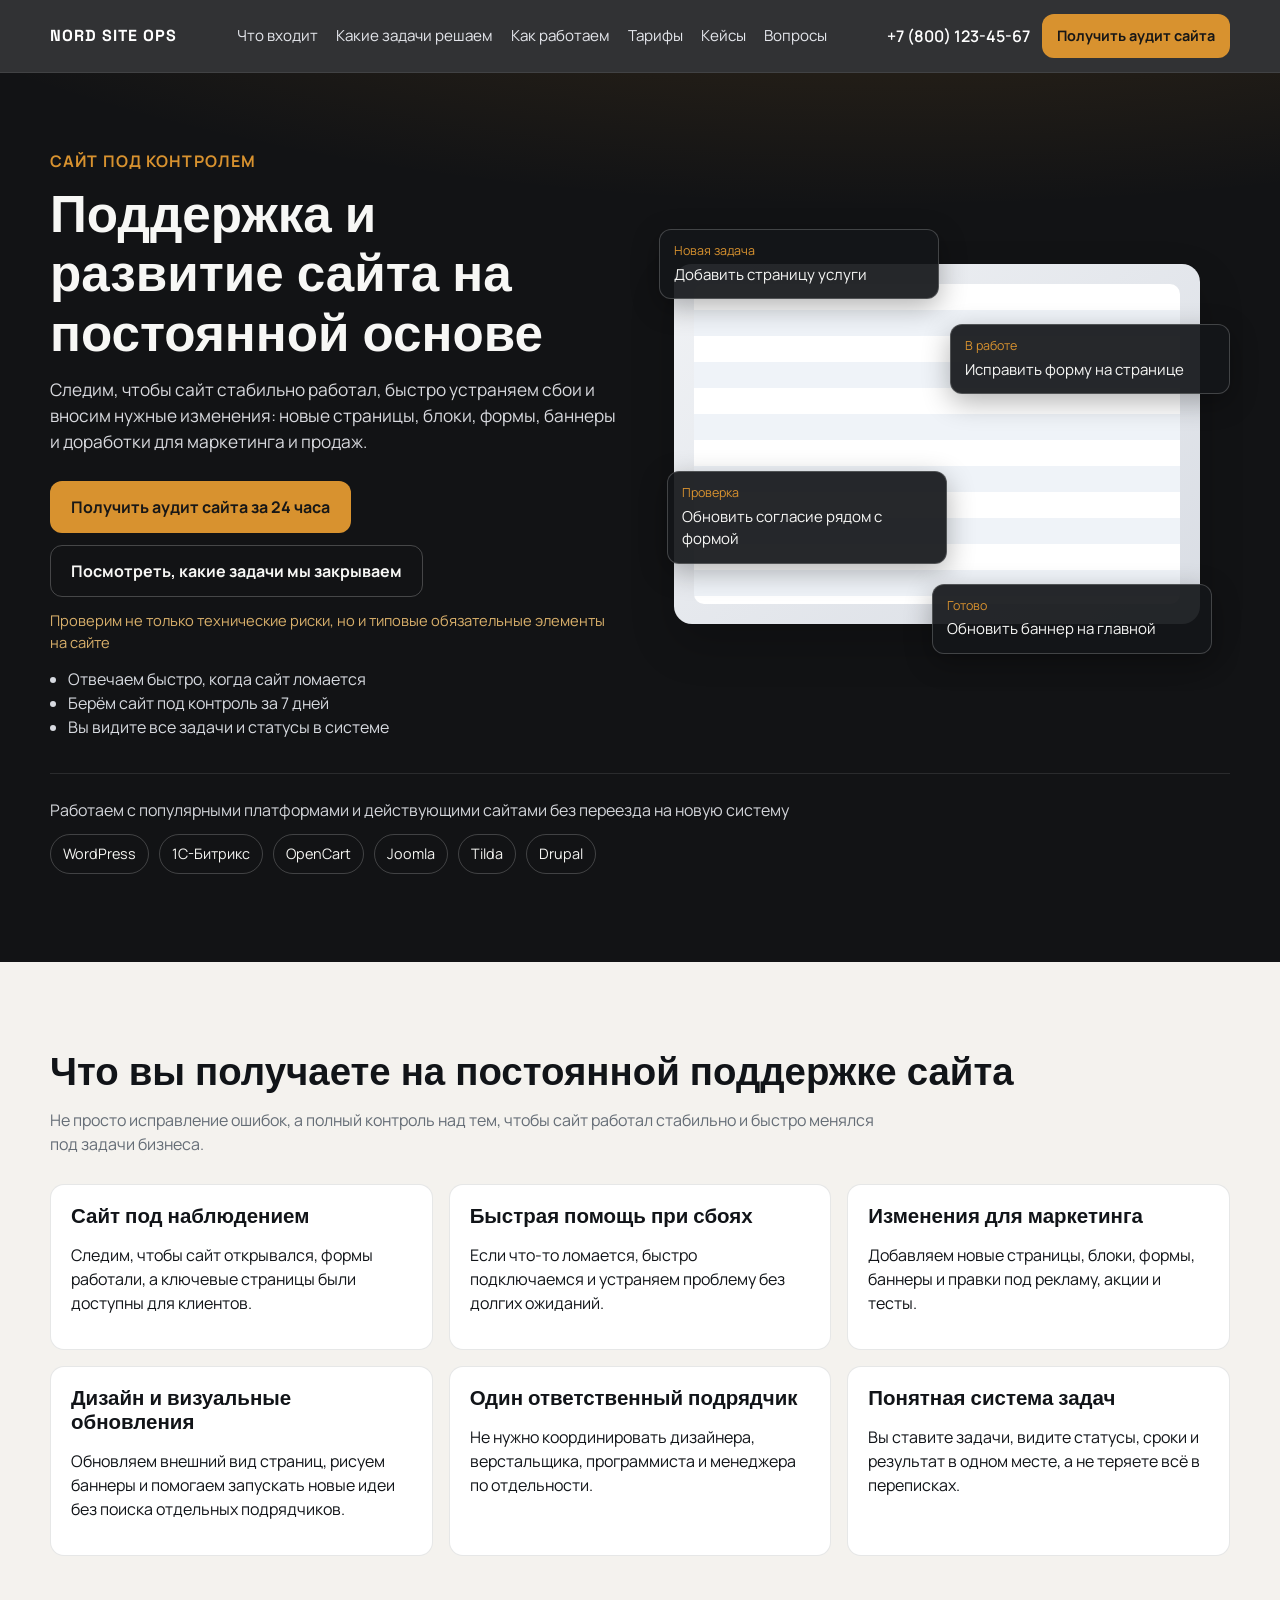
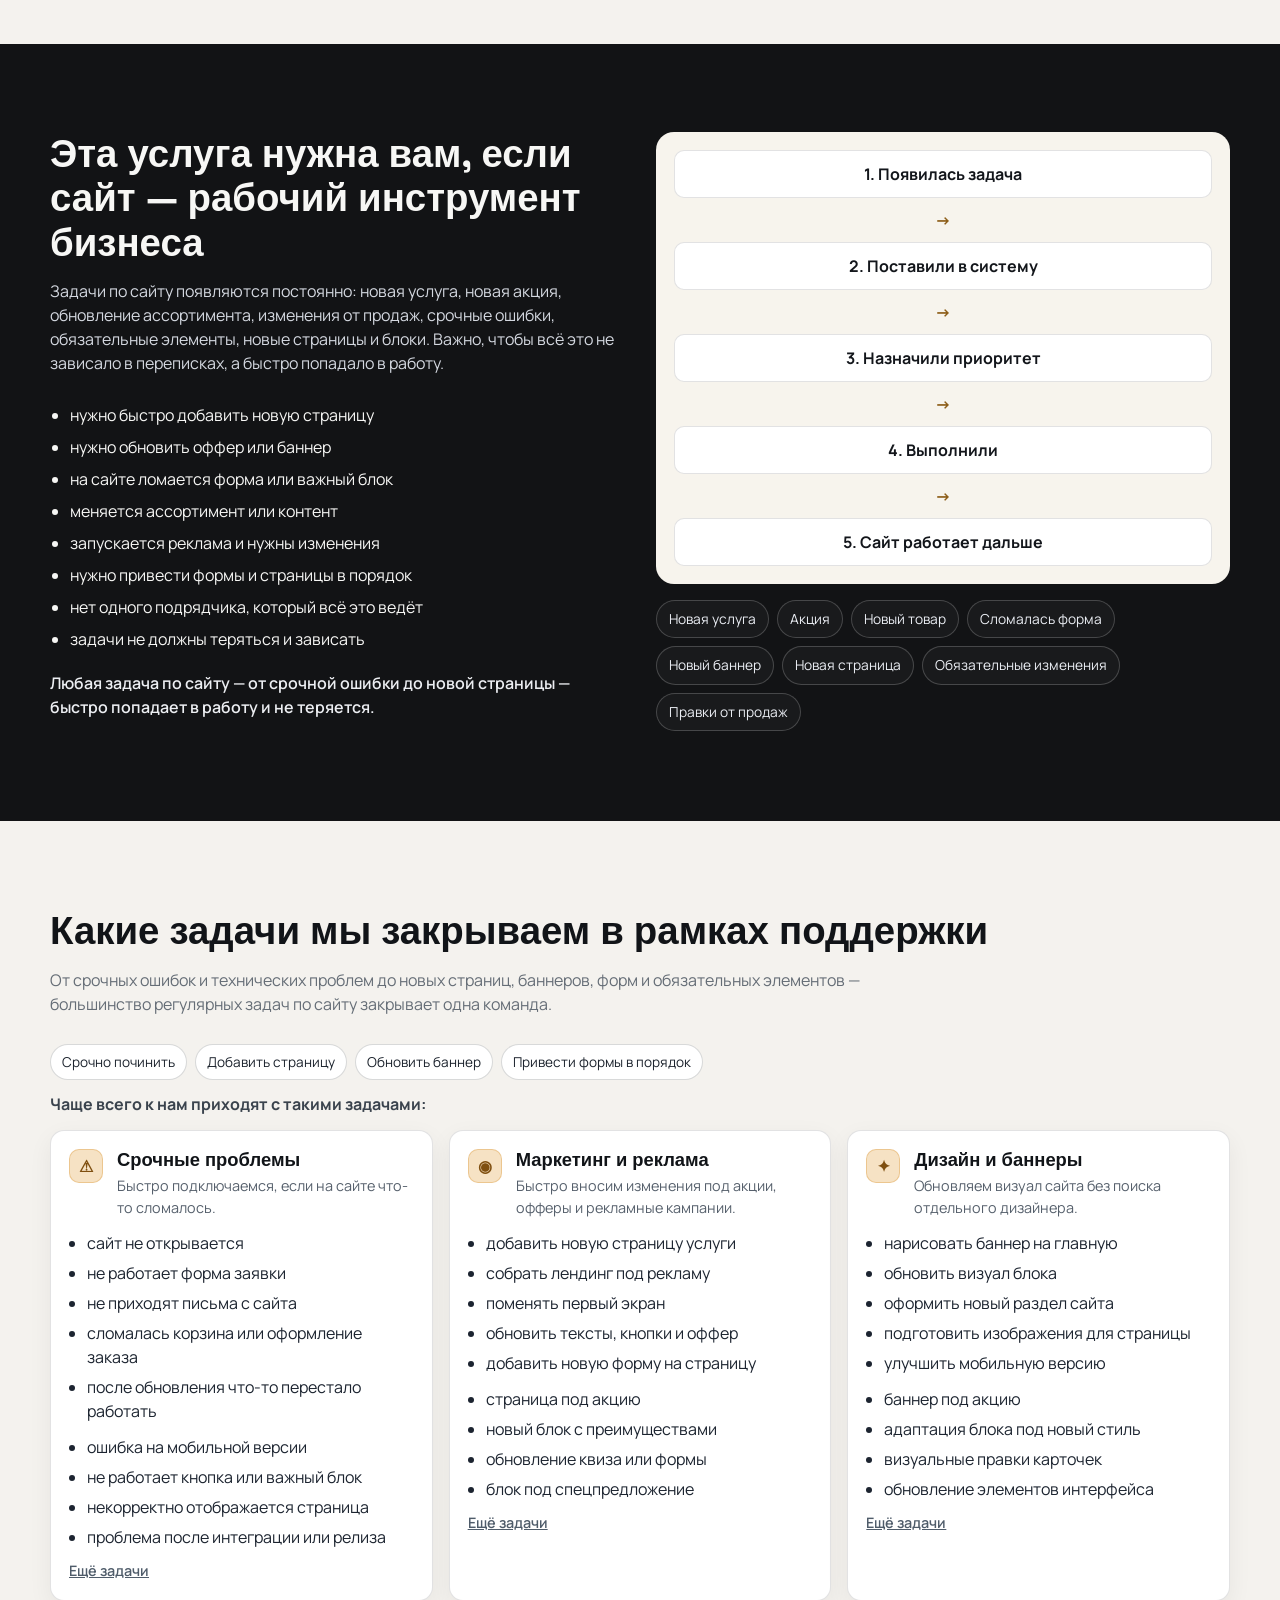
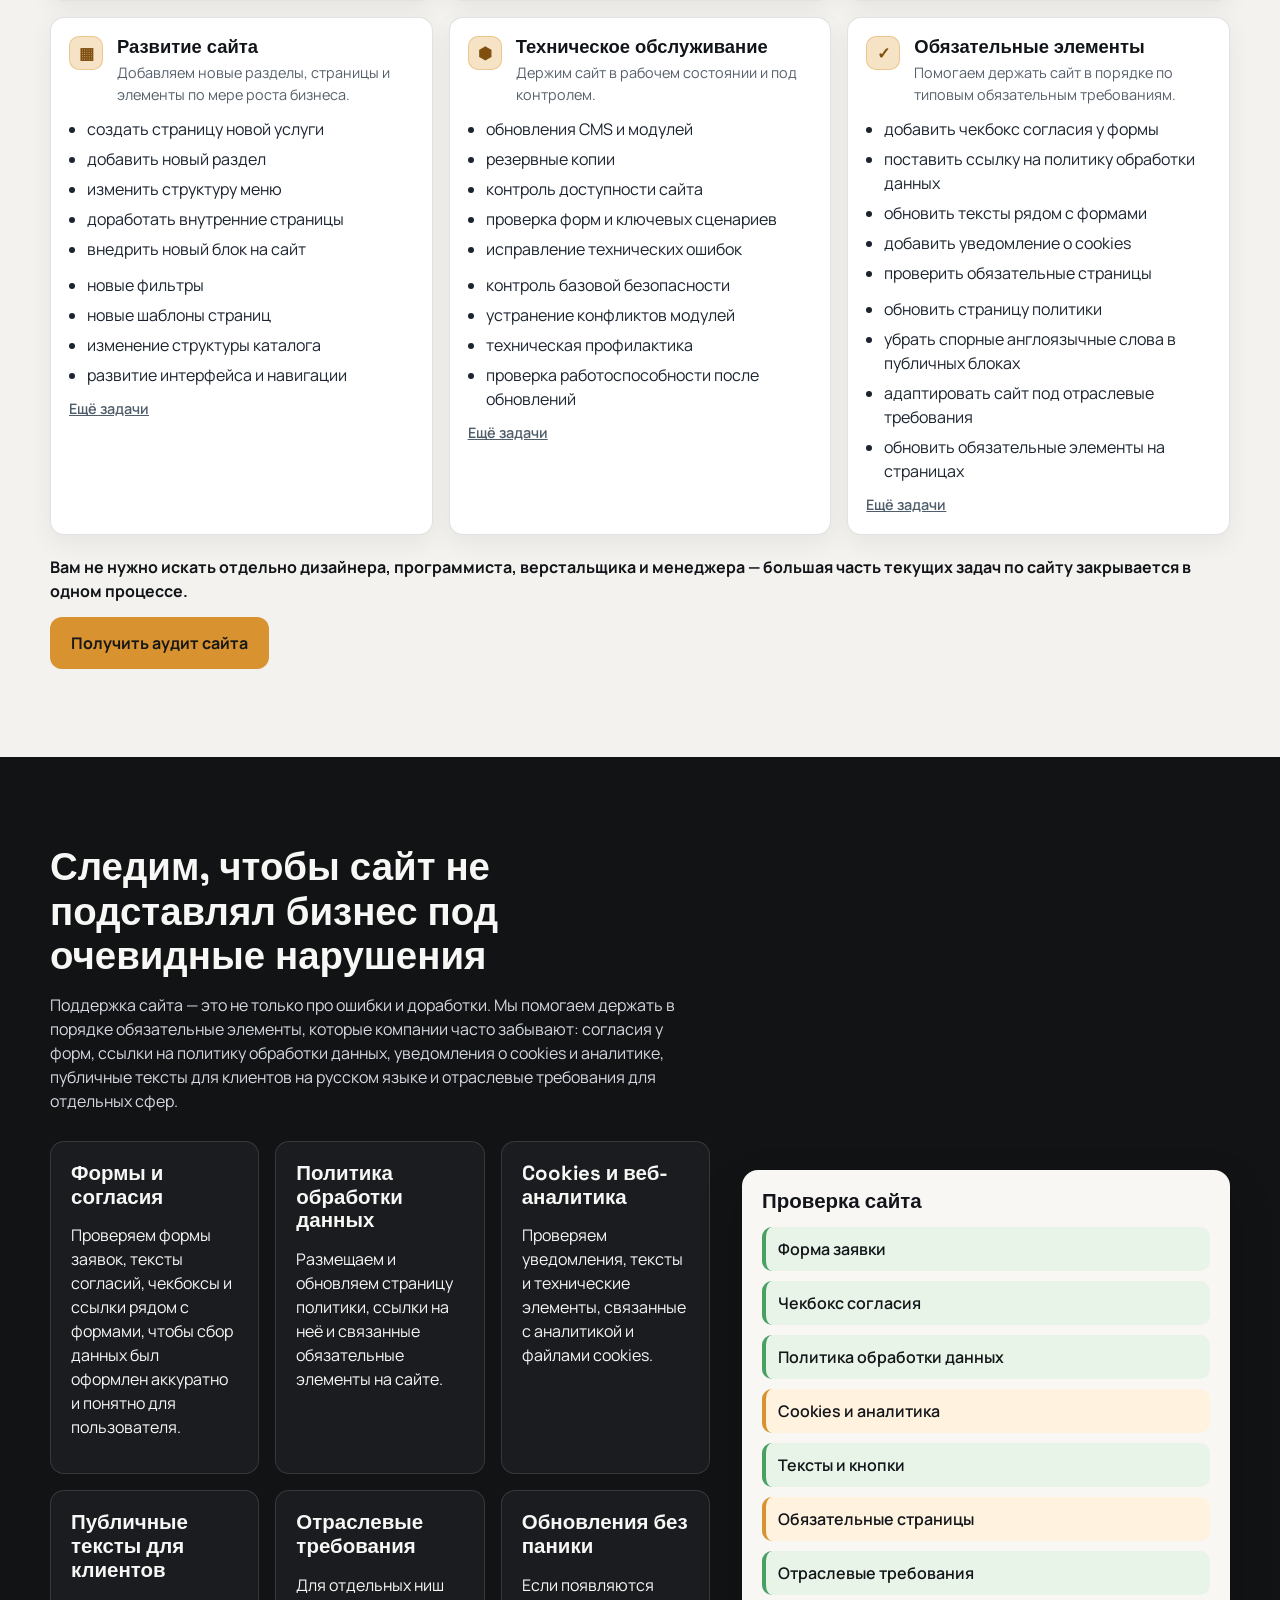
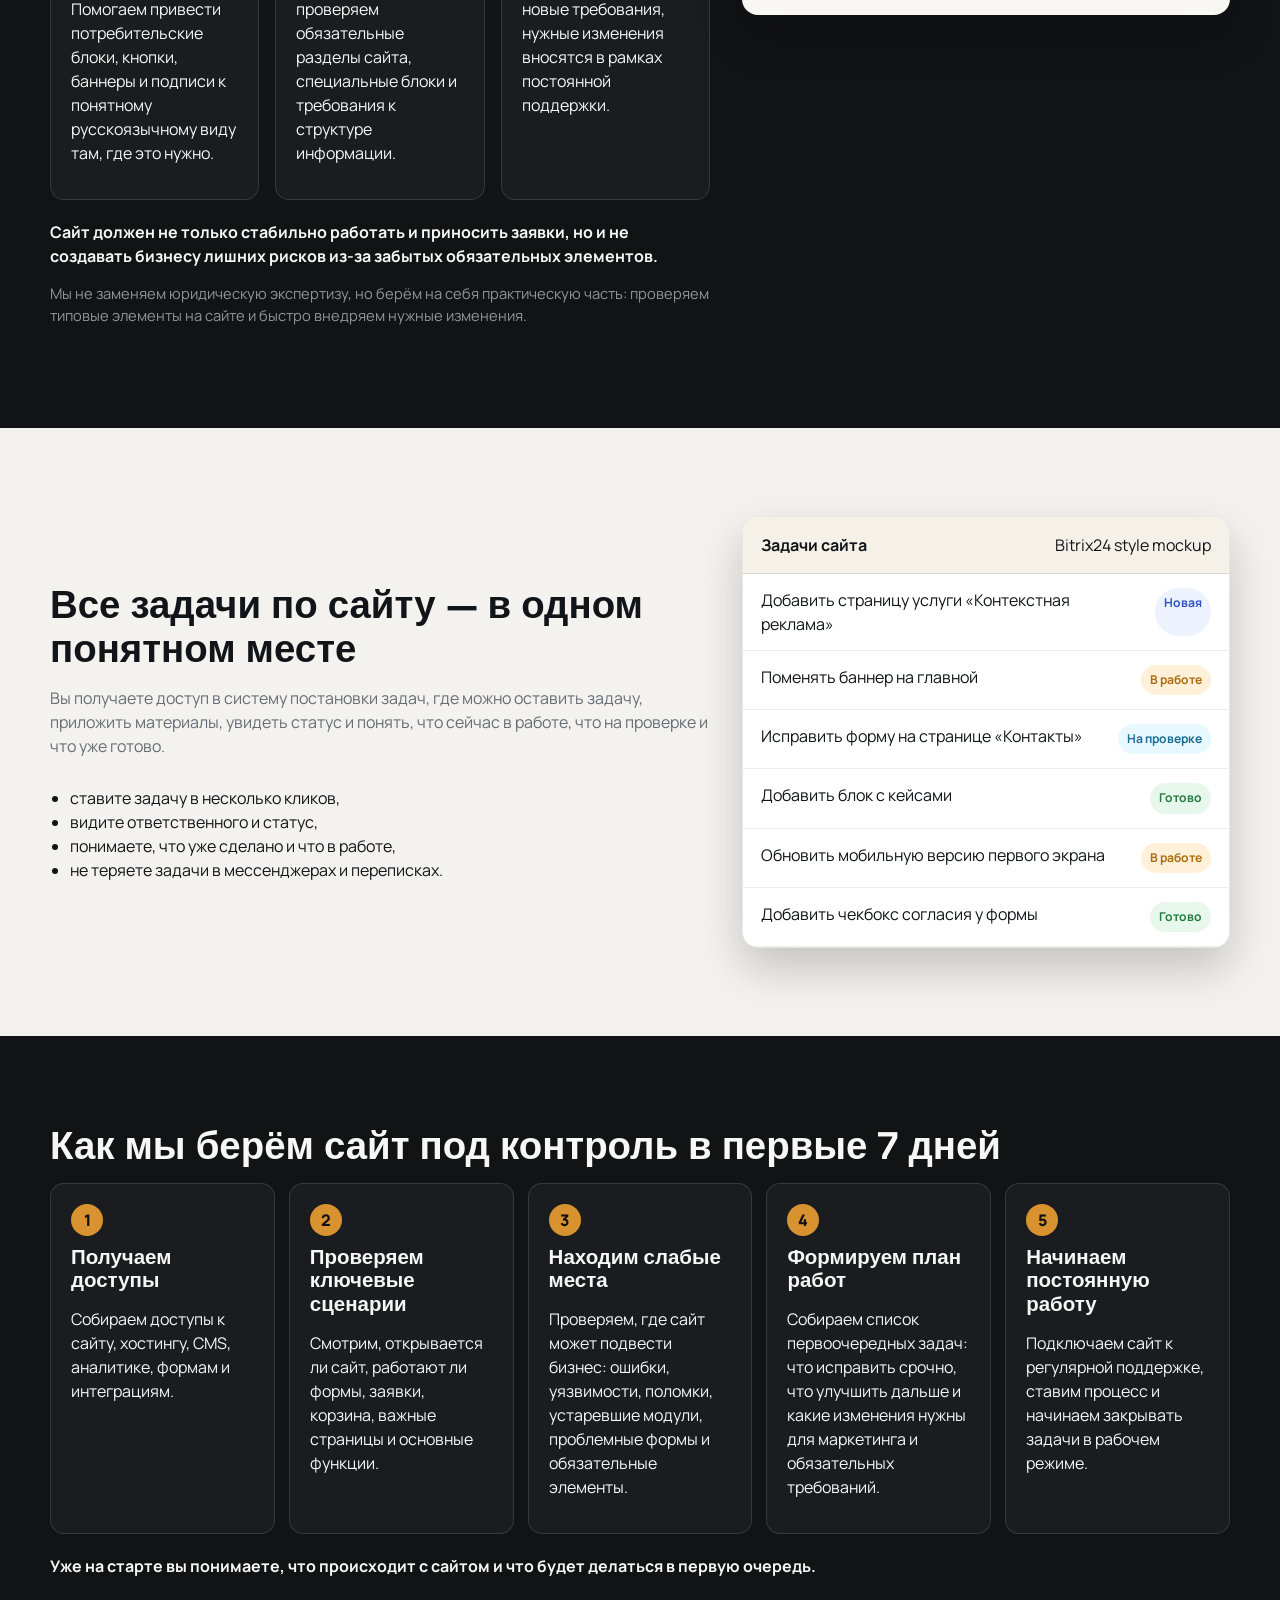
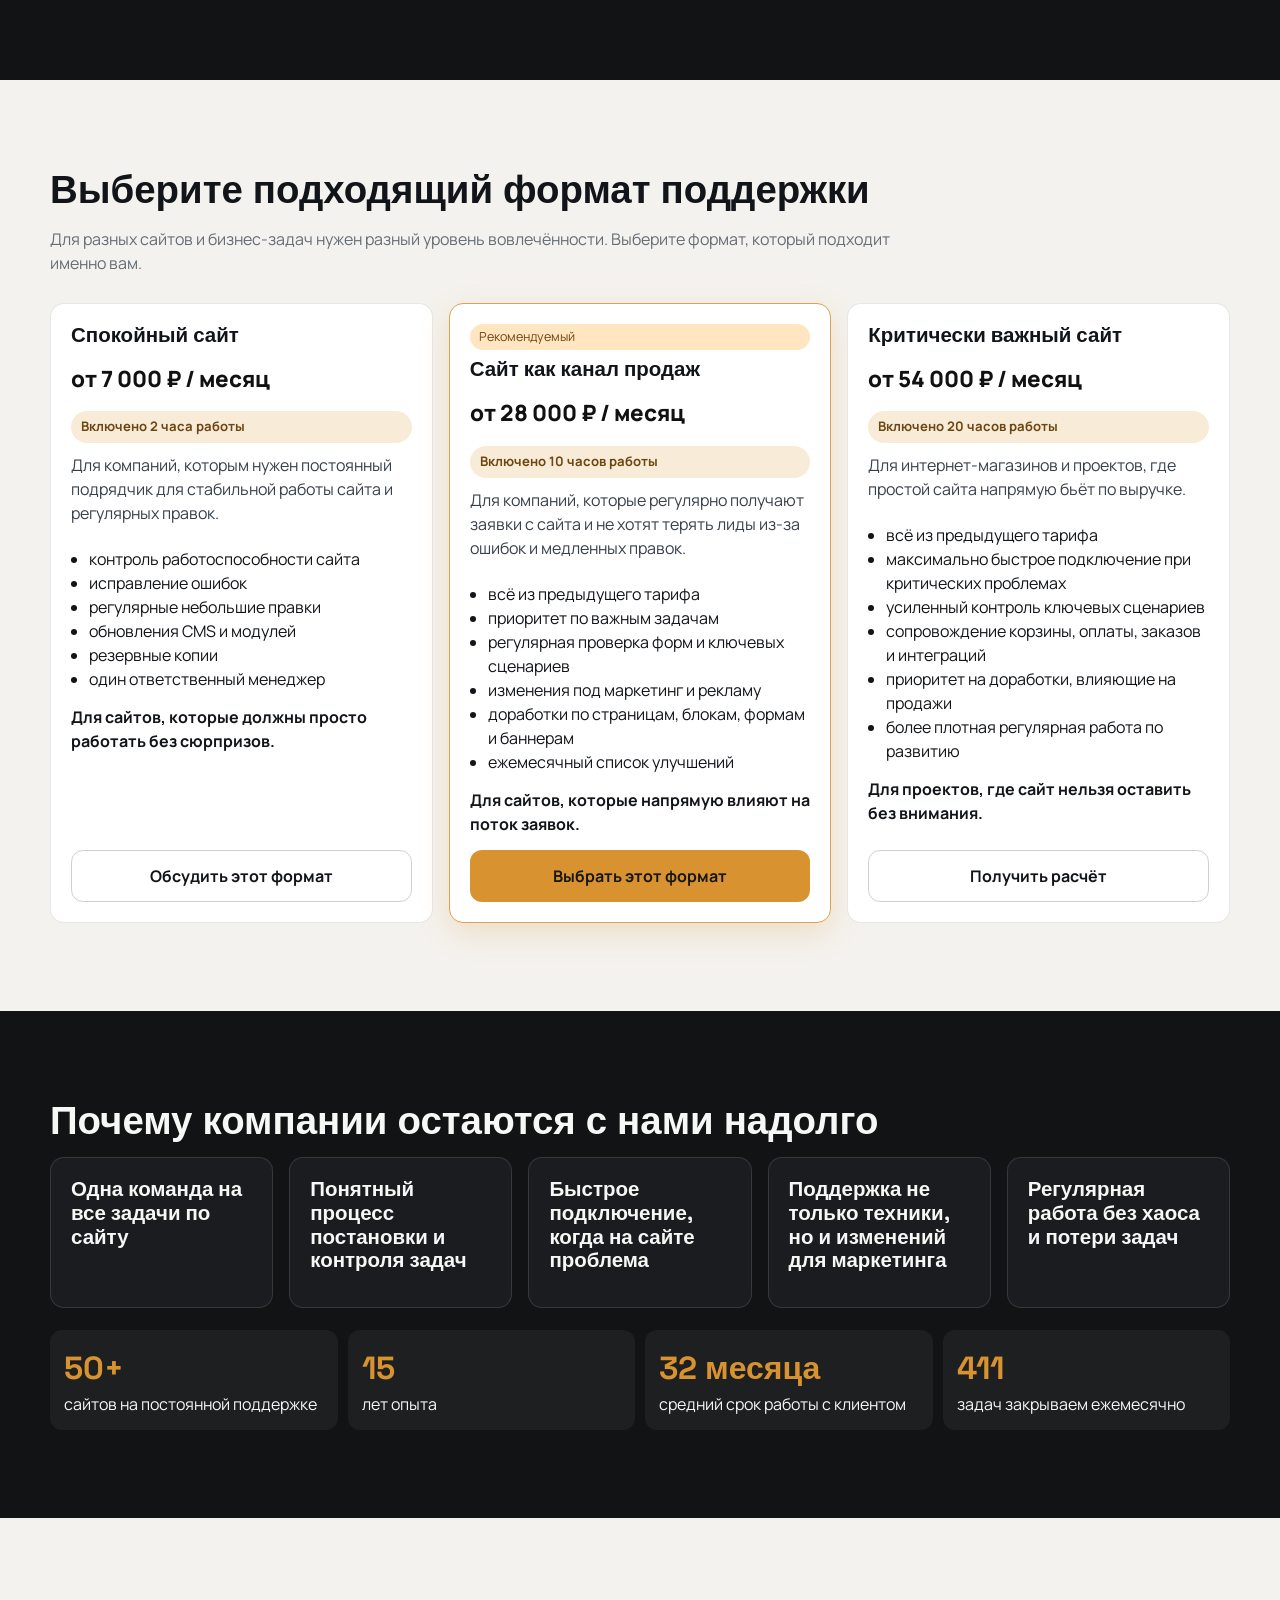
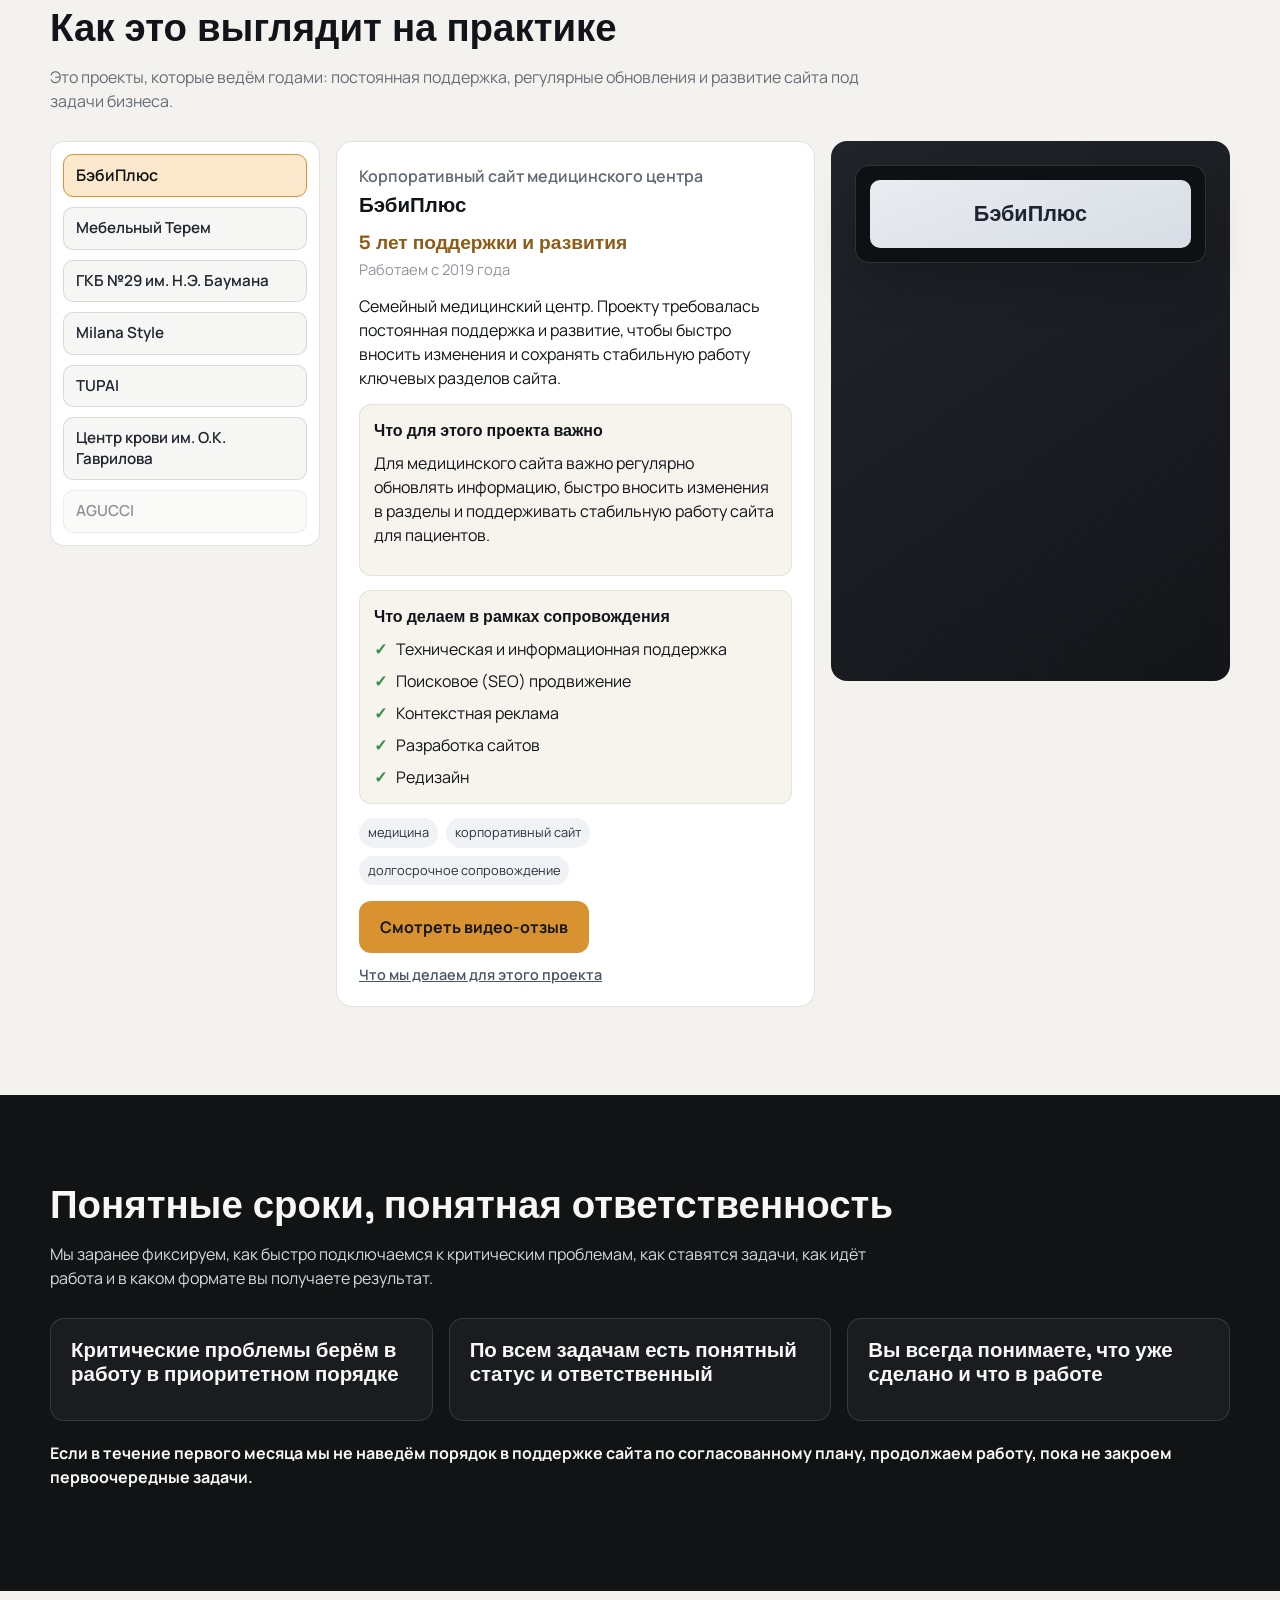
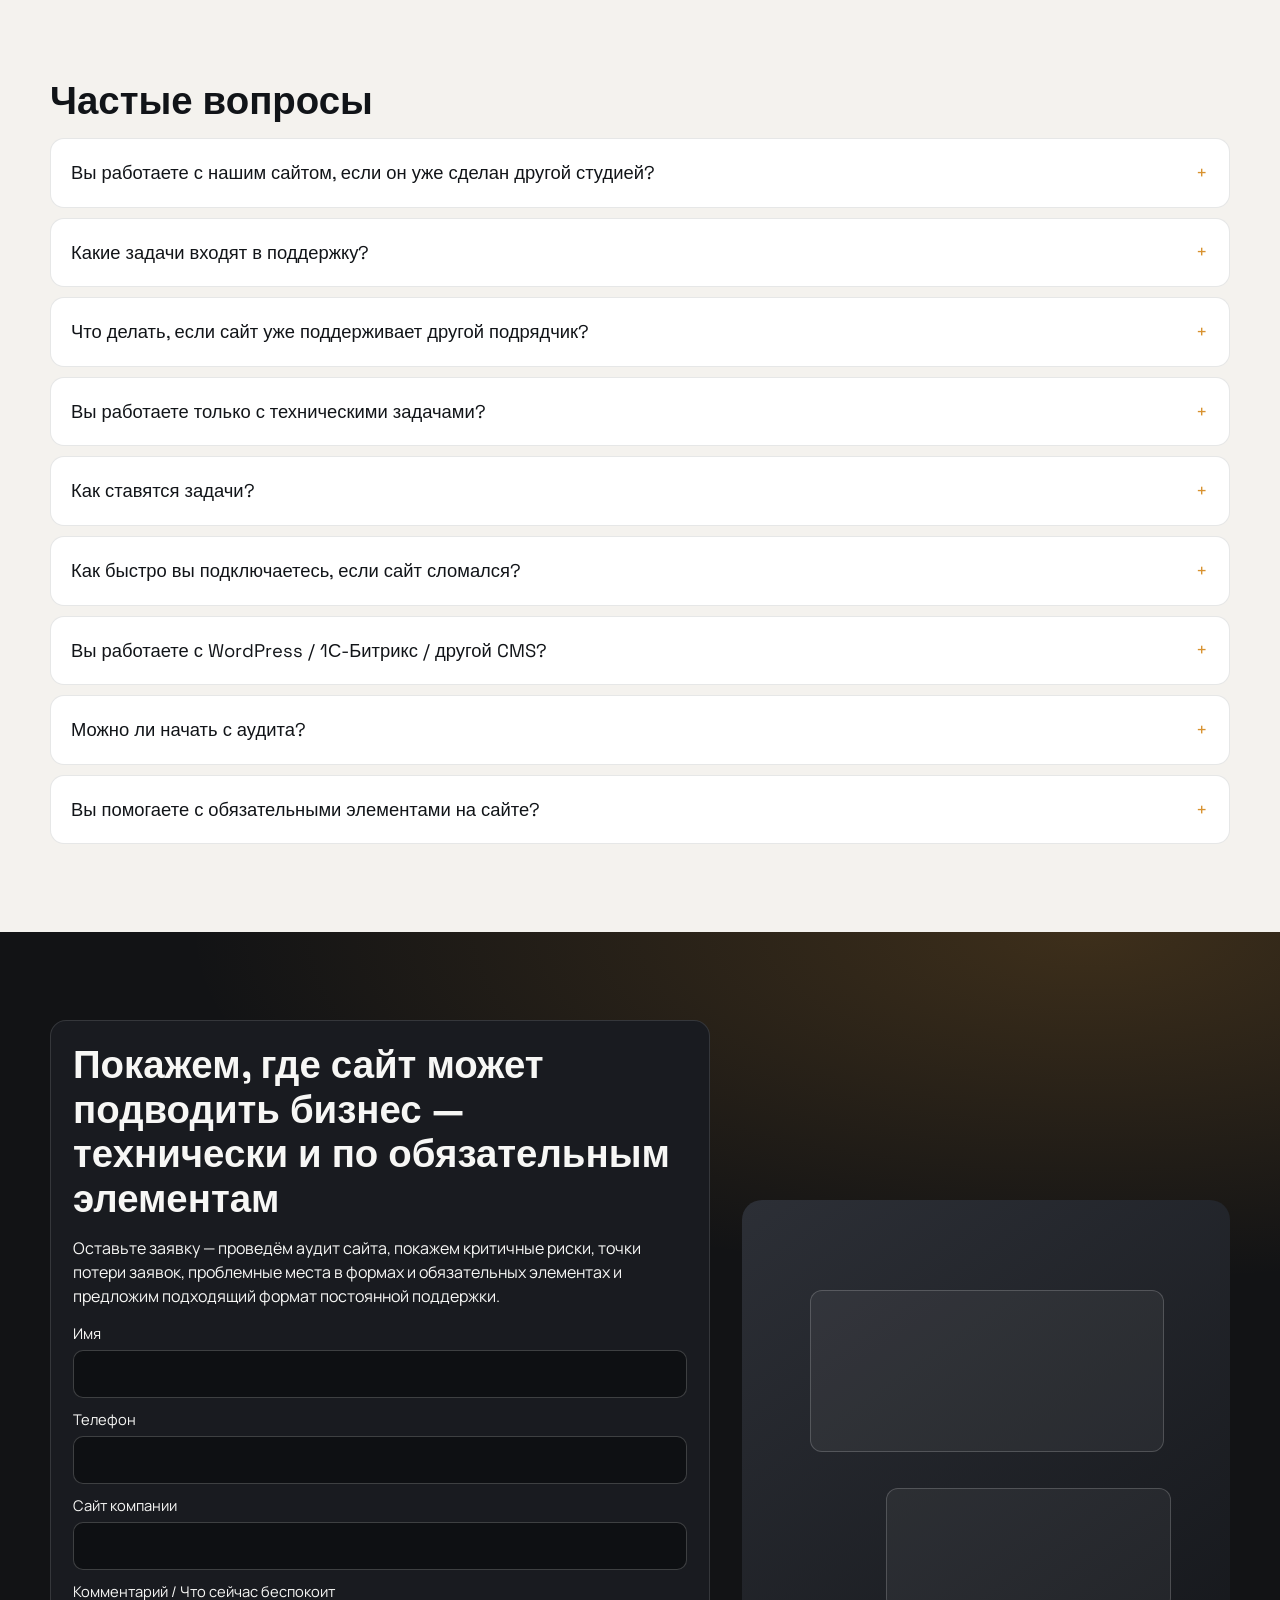
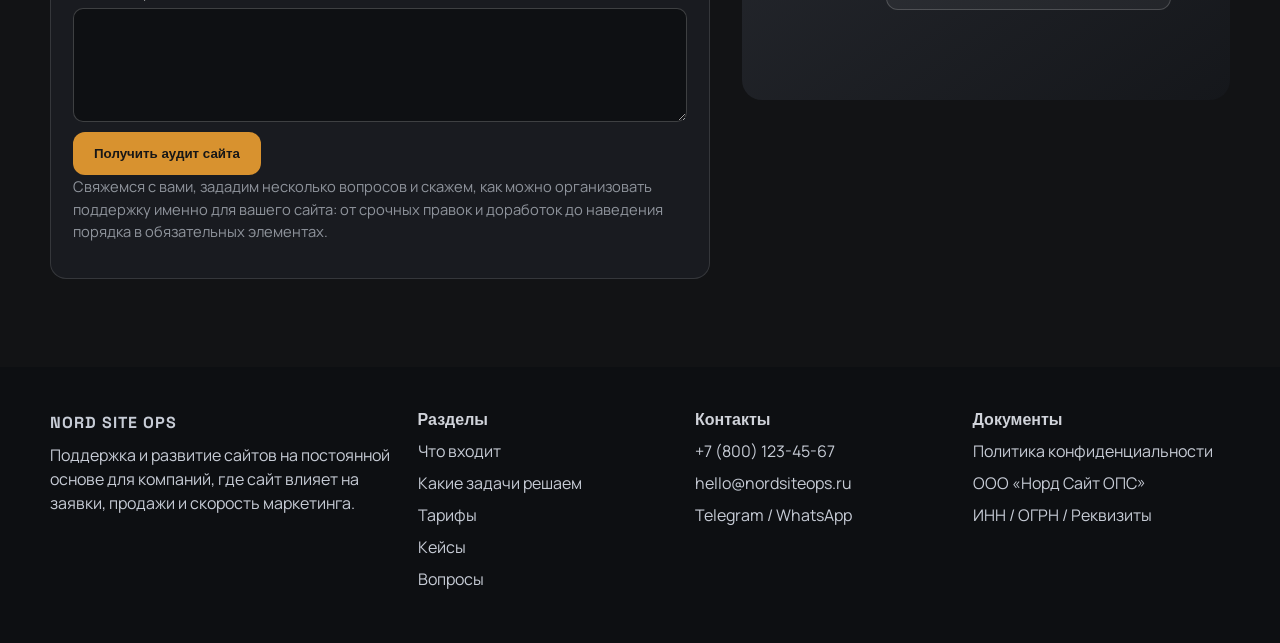
==== commit ea0ed9f3: "Add included-hours badges to pricing cards" ====
--- a/index.html
+++ b/index.html
@@ -346,6 +346,7 @@
           <article class="price-card">
             <h3>Спокойный сайт</h3>
             <p class="price">от 7 000 ₽ / месяц</p>
+            <p class="badge-hours">Включено 2 часа работы</p>
             <p class="who">Для компаний, которым нужен постоянный подрядчик для стабильной работы сайта и регулярных правок.</p>
             <ul><li>контроль работоспособности сайта</li><li>исправление ошибок</li><li>регулярные небольшие правки</li><li>обновления CMS и модулей</li><li>резервные копии</li><li>один ответственный менеджер</li></ul>
             <p class="accent-line">Для сайтов, которые должны просто работать без сюрпризов.</p>
@@ -355,6 +356,7 @@
             <p class="badge">Рекомендуемый</p>
             <h3>Сайт как канал продаж</h3>
             <p class="price">от 28 000 ₽ / месяц</p>
+            <p class="badge-hours">Включено 10 часов работы</p>
             <p class="who">Для компаний, которые регулярно получают заявки с сайта и не хотят терять лиды из-за ошибок и медленных правок.</p>
             <ul><li>всё из предыдущего тарифа</li><li>приоритет по важным задачам</li><li>регулярная проверка форм и ключевых сценариев</li><li>изменения под маркетинг и рекламу</li><li>доработки по страницам, блокам, формам и баннерам</li><li>ежемесячный список улучшений</li></ul>
             <p class="accent-line">Для сайтов, которые напрямую влияют на поток заявок.</p>
@@ -363,6 +365,7 @@
           <article class="price-card">
             <h3>Критически важный сайт</h3>
             <p class="price">от 54 000 ₽ / месяц</p>
+            <p class="badge-hours">Включено 20 часов работы</p>
             <p class="who">Для интернет-магазинов и проектов, где простой сайта напрямую бьёт по выручке.</p>
             <ul><li>всё из предыдущего тарифа</li><li>максимально быстрое подключение при критических проблемах</li><li>усиленный контроль ключевых сценариев</li><li>сопровождение корзины, оплаты, заказов и интеграций</li><li>приоритет на доработки, влияющие на продажи</li><li>более плотная регулярная работа по развитию</li></ul>
             <p class="accent-line">Для проектов, где сайт нельзя оставить без внимания.</p>
--- a/styles.css
+++ b/styles.css
@@ -525,6 +525,17 @@
   background: #ffe5c0;
   color: #6c4611;
   margin-bottom: 8px;
+}
+
+.badge-hours {
+  display: inline-block;
+  margin: 2px 0 10px;
+  padding: 6px 10px;
+  border-radius: 999px;
+  font-size: .82rem;
+  font-weight: 700;
+  background: #f8ecd9;
+  color: #6d4610;
 }
 
 .metrics {
